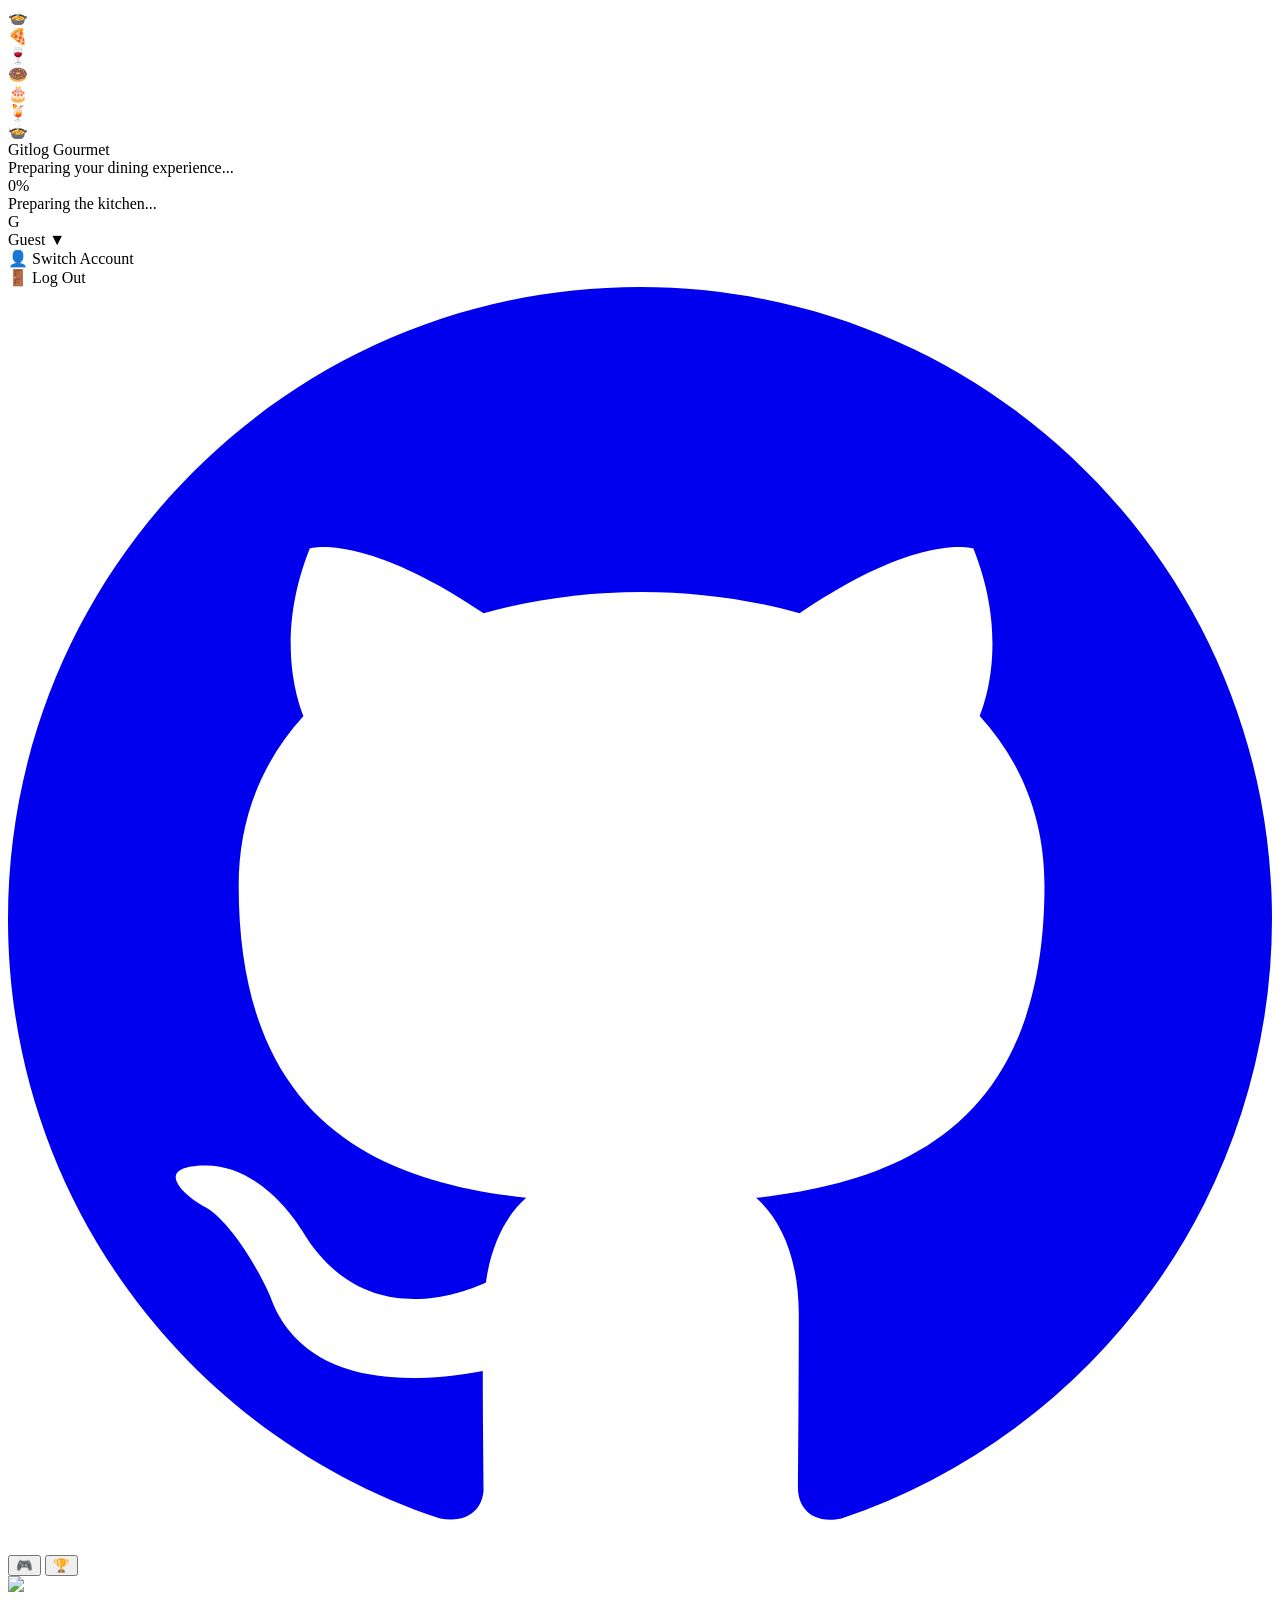
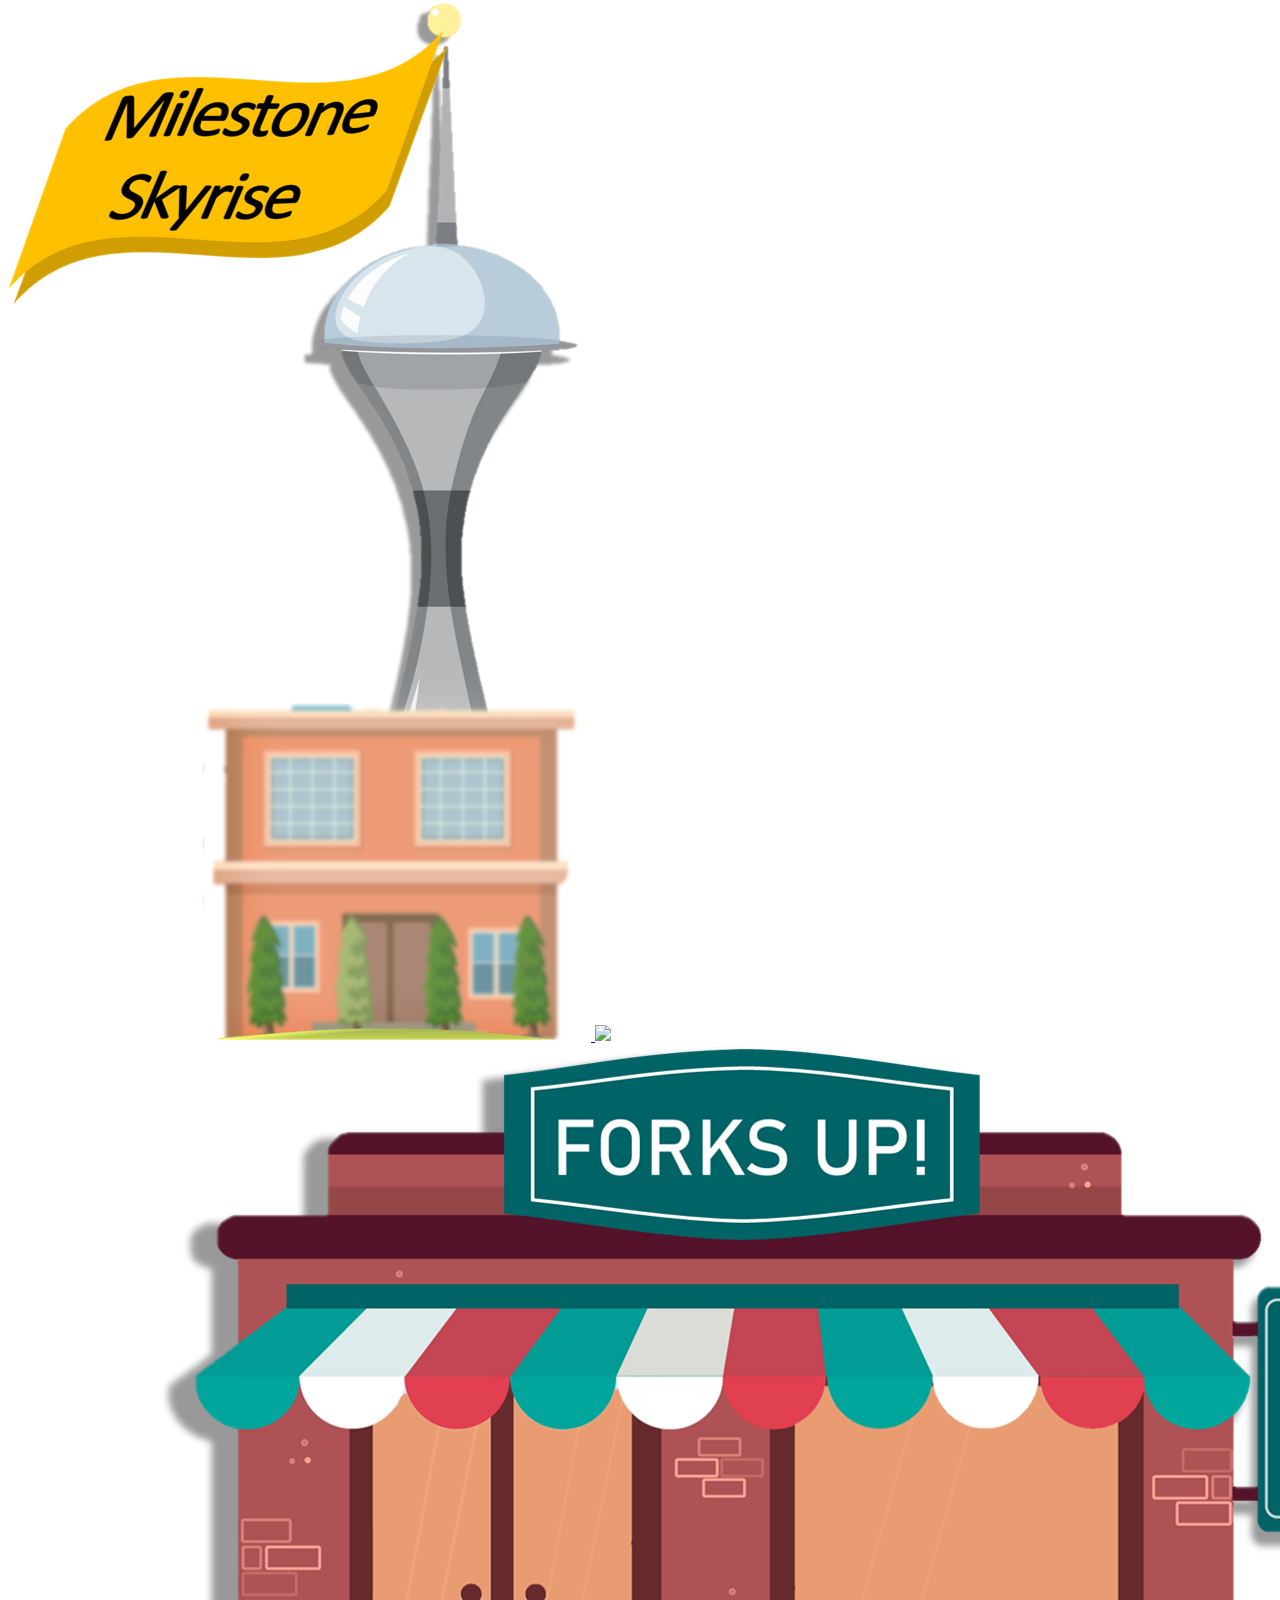
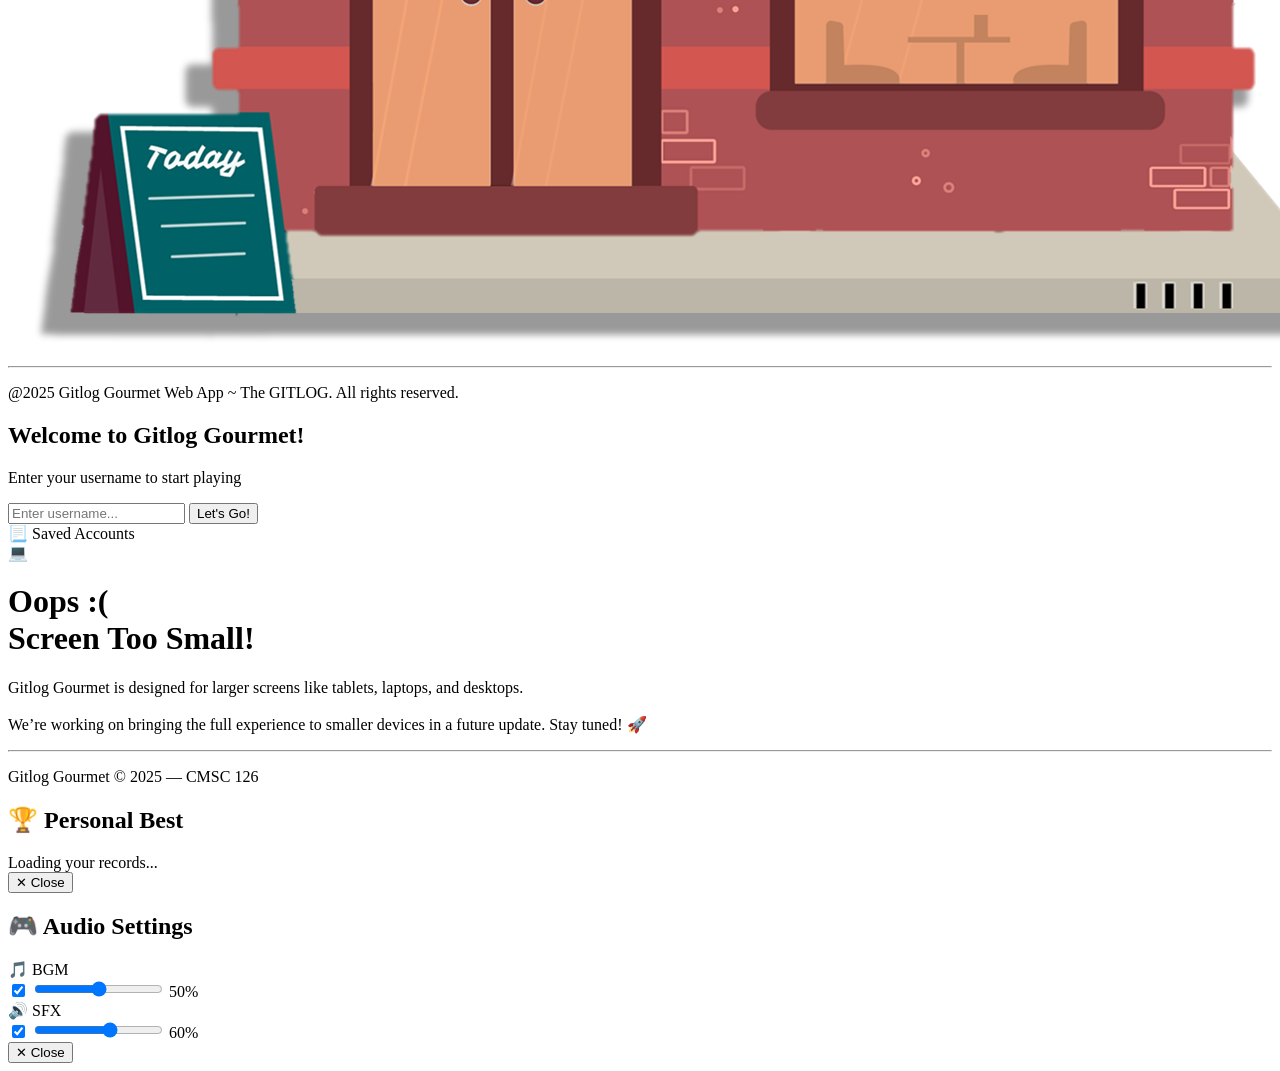
==== index.html @ 4617358b "fix: add the rating filter when saving the game score to avoid the bug of adding the same username's" ====
<!DOCTYPE html>
<html lang="en">
<head>
    <meta charset="UTF-8">
    <meta name="viewport" content="width=device-width, initial-scale=1.0">
    <link rel="stylesheet" href="css/styles.css">
    <title>🍳Gitlog | Git Gourmet</title>
</head>
<body class="home-page">
    <!-- Preloader -->
    <div id="preloader">
        <div class="pl-decor">&#127858;</div>
        <div class="pl-decor">&#127829;</div>
        <div class="pl-decor">&#127863;</div>
        <div class="pl-decor">&#127849;</div>
        <div class="pl-decor">&#127874;</div>
        <div class="pl-decor">&#127865;</div>
        <div class="pl-logo">&#127858;</div>
        <div class="pl-title">Gitlog Gourmet</div>
        <div class="pl-subtitle">Preparing your dining experience...</div>
        <div class="pl-bar-track">
            <div class="pl-bar-fill"></div>
        </div>
        <div class="pl-percent">0%</div>
        <div class="pl-status">Preparing the kitchen...</div>
        <button id="pl-start-btn" style="display:none;">&#127858; Let's Go!</button>
    </div>
    <div id="aspect-ratio-wrapper">
        <div id="game-container">
            <header>
                <!-- User badge (shown when logged in) -->
                <div id="user-badge">
                    <div class="badge-toggle">
                        <div class="avatar">G</div>
                        <span class="username-display" id="username-display-text">Guest</span>
                        <span class="dropdown-arrow">&#9660;</span>
                    </div>
                    <div id="user-dropdown">
                        <div class="dropdown-item" data-action="switch">
                            <span class="item-icon">&#128100;</span> Switch Account
                        </div>
                        <div class="dropdown-item" data-action="logout">
                            <span class="item-icon">&#128682;</span> Log Out
                        </div>
                    </div>
                </div>

                <!-- GitHub repo link -->
                <a id="github-link" href="https://github.com/JuGo-CS/Gitlog-Gourmet" target="_blank" title="View on GitHub">
                    <svg viewBox="0 0 16 16" fill="currentColor">
                        <path d="M8 0C3.58 0 0 3.58 0 8c0 3.54 2.29 6.53 5.47 7.59.4.07.55-.17.55-.38 0-.19-.01-.82-.01-1.49-2.01.37-2.53-.49-2.69-.94-.09-.23-.48-.94-.82-1.13-.28-.15-.68-.52-.01-.53.63-.01 1.08.58 1.23.82.72 1.21 1.87.87 2.33.66.07-.52.28-.87.51-1.07-1.78-.2-3.64-.89-3.64-3.95 0-.87.31-1.59.82-2.15-.08-.2-.36-1.02.08-2.12 0 0 .67-.21 2.2.82.64-.18 1.32-.27 2-.27.68 0 1.36.09 2 .27 1.53-1.04 2.2-.82 2.2-.82.44 1.1.16 1.92.08 2.12.51.56.82 1.27.82 2.15 0 3.07-1.87 3.75-3.65 3.95.29.25.54.73.54 1.48 0 1.07-.01 1.93-.01 2.2 0 .21.15.46.55.38A8.013 8.013 0 0016 8c0-4.42-3.58-8-8-8z"/>
                    </svg>
                </a>

                <!-- Settings button -->
                <button id="settings-btn" onclick="toggleSettings()" title="Audio Settings">&#127918;</button>

                <!-- Personal Best button -->
                <button id="pb-btn" onclick="togglePersonalBest()" title="Personal Best">&#127942;</button>

                <!-- <button id="home-menu-button" style="display:none;">
                    LOG OUT
                </button> -->
            </header>


            <main>
                <img src="assets/images/GITLOG New Title.png" id="title-card">

                

                <div id="game-route-container">

                    <a href="leaderboard.html" class="game-link" data-target="leaderboard.html">
                        <img id="leaderboard-house" src="assets/images/leaderboard-house-flag-v2.png" alt="Leaderboard House">
                    </a>

                    <a href="game1.html" class="game-link" data-target="game1.html">
                        <img id="game1-house" src="assets/images/Shadow Checkout Resto.png">
                    </a>

                    <a href="game2.html" class="game-link" data-target="game2.html">
                        <img id="game2-house" src="assets/images/game2-house_platform.png">
                    </a>

                </div>
            </main>


            <hr id="horizontal-line">

            <footer>
                <p> @2025 Gitlog Gourmet Web App ~ The GITLOG. All rights reserved.</p>
            </footer>
        </div>

        <div id="blackBackground"></div>
        <div id="whiteFadeIn"></div>
        <div id="home_leaderboard_transition"></div>

        
        
        

    </div>
    
    
    <!-- ============================================
         USERNAME MODAL
         ============================================ -->
    <div id="username-overlay">
        <div id="username-modal">
            <h2>Welcome to Gitlog Gourmet!</h2>
            <p class="subtitle">Enter your username to start playing</p>

            <div class="input-group">
                <input type="text" id="username-input" placeholder="Enter username..." maxlength="20" autocomplete="off">
                <button class="btn-primary" onclick="handleUsernameSubmit()">Let's Go!</button>
            </div>

            <div class="error-msg" id="username-error"></div>

            <div class="saved-accounts-title">&#128195; Saved Accounts</div>
            <div id="saved-accounts-list"></div>
        </div>
    </div>

    <!-- Unsupported Screen Overlay -->
    <div id="unsupported-screen">
        <div class="us-icon">&#128187;</div>
        <h1>Oops :( <br> Screen Too Small!</h1>
        <p class="us-subtitle">
            Gitlog Gourmet is designed for larger screens like tablets, laptops, and desktops.
            <br><br>
            We&rsquo;re working on bringing the full experience to smaller devices in a future update. Stay tuned! &#128640;
        </p>
        <hr class="us-divider">
        <p class="us-footer">Gitlog Gourmet &copy; 2025 &mdash; <span>CMSC 126</span></p>
    </div>

    <!-- Personal Best Modal -->
    <div id="pb-overlay">
        <div id="pb-modal">
            <h2>&#127942; Personal Best</h2>
            <div id="pb-content">
                <div class="pb-loading">Loading your records...</div>
            </div>
            <button class="pb-close-btn" onclick="togglePersonalBest()">&#10005; Close</button>
        </div>
    </div>

    <!-- Settings Modal -->
    <div id="settings-overlay">
        <div id="settings-modal">
            <h2>&#127918; Audio Settings</h2>
            <div class="settings-section">
                <div class="setting-row">
                    <span class="setting-label">&#127925; BGM</span>
                    <div class="setting-controls">
                        <input type="checkbox" id="bgm-toggle" checked onchange="toggleBGM()">
                        <input type="range" id="bgm-volume" min="0" max="1" step="0.05" value="0.5" oninput="setBGMVolume(this.value)">
                        <span class="vol-pct" id="bgm-vol-pct">50%</span>
                    </div>
                </div>
                <div class="setting-row">
                    <span class="setting-label">&#128266; SFX</span>
                    <div class="setting-controls">
                        <input type="checkbox" id="sfx-toggle" checked onchange="toggleSFX()">
                        <input type="range" id="sfx-volume" min="0" max="1" step="0.05" value="0.6" oninput="setSFXVolume(this.value)">
                        <span class="vol-pct" id="sfx-vol-pct">60%</span>
                    </div>
                </div>
            </div>
            <button class="settings-close-btn" onclick="toggleSettings()">&#10005; Close</button>
        </div>
    </div>

    <script src="https://unpkg.com/@supabase/supabase-js@2"></script>
    <script src="js/supabase-helper.js"></script>
    <script src="js/audio-manager.js"></script>
    <script src="js/settings-ui.js"></script>
    <script src="js/preloader.js"></script>
    <script src="js/username-manager.js"></script>
    <script src="js/animationElements.js"></script>
</body>
</html>
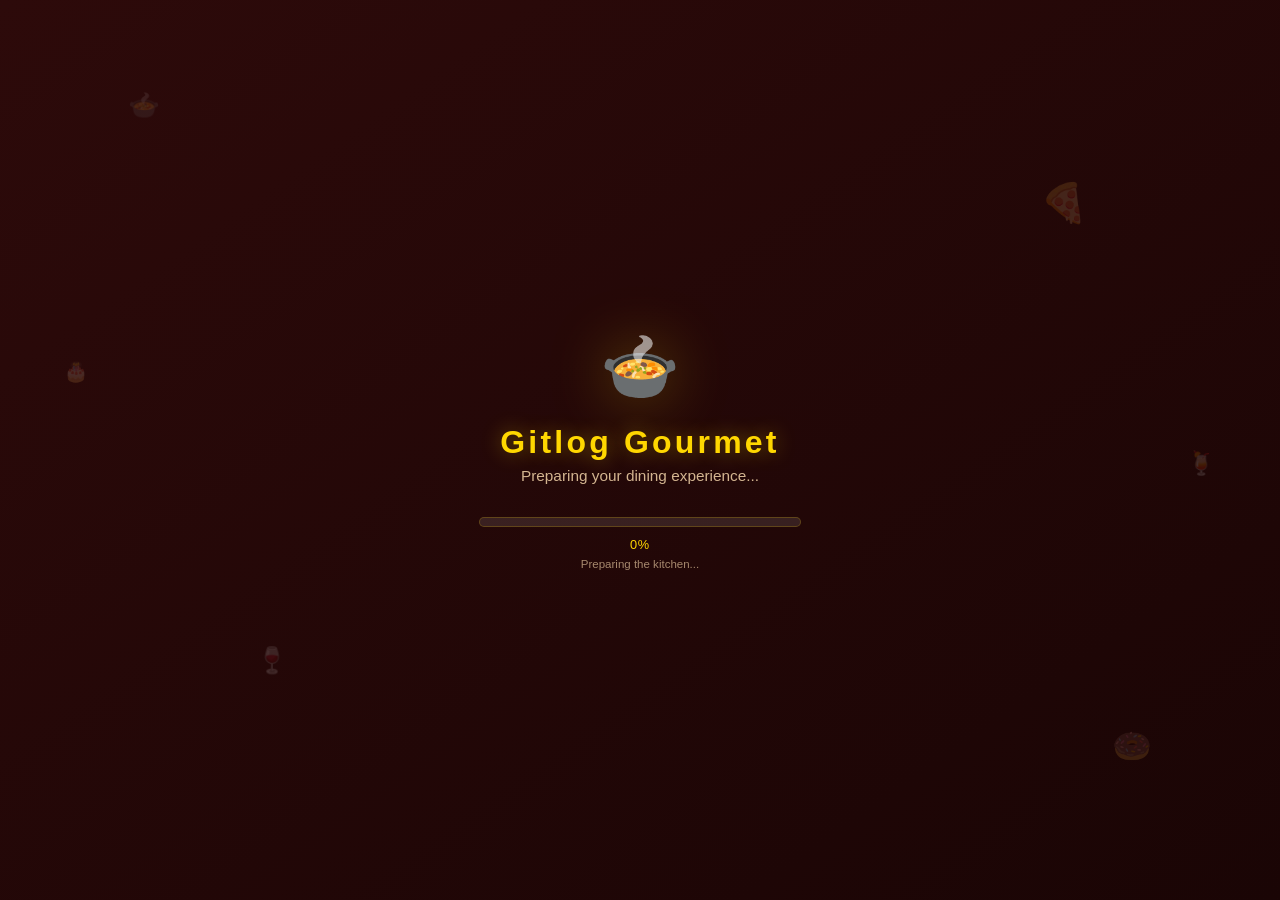
==== commit 01b39f8b: "fix: correct the website's title :<" ====
--- a/index.html
+++ b/index.html
@@ -4,7 +4,7 @@
     <meta charset="UTF-8">
     <meta name="viewport" content="width=device-width, initial-scale=1.0">
     <link rel="stylesheet" href="css/styles.css">
-    <title>🍳Gitlog | Git Gourmet</title>
+    <title>🍳Gitlog | Gitlog Gourmet</title>
 </head>
 <body class="home-page">
     <!-- Preloader -->
--- a/css/styles.css
+++ b/css/styles.css
@@ -0,0 +1,3710 @@
+/* * {
+    border: 1px red solid;
+}  */
+
+/* ============================================
+   PRELOADER / LOADING SCREEN
+   ============================================ */
+#preloader {
+    position: fixed;
+    top: 0;
+    left: 0;
+    width: 100%;
+    height: 100%;
+    background: linear-gradient(145deg, #2d0a0a, #1a0505);
+    z-index: 2;
+    display: flex;
+    flex-direction: column;
+    align-items: center;
+    justify-content: center;
+    font-family: 'Comic Neue', 'Comic Sans MS', sans-serif;
+    transition: opacity 0.8s ease-out, visibility 0.8s ease-out;
+}
+
+#preloader.hidden {
+    opacity: 0;
+    visibility: hidden;
+    pointer-events: none;
+}
+
+#preloader .pl-logo {
+    font-size: 5vw;
+    margin-bottom: 1.5vw;
+    filter: drop-shadow(0 0 30px rgba(255, 215, 0, 0.3));
+    animation: plBounce 1.5s ease-in-out infinite;
+}
+
+@keyframes plBounce {
+    0%, 100% { transform: translateY(0); }
+    50% { transform: translateY(-15px); }
+}
+
+#preloader .pl-title {
+    color: #FFD700;
+    font-size: 2.5vw;
+    font-weight: bold;
+    letter-spacing: 0.1em;
+    text-shadow: 0 0 20px rgba(255, 215, 0, 0.4);
+    margin-bottom: 0.5vw;
+}
+
+#preloader .pl-subtitle {
+    color: #FFE0B2;
+    font-size: 1.2vw;
+    margin-bottom: 2.5vw;
+    opacity: 0.8;
+}
+
+/* Loading bar */
+#preloader .pl-bar-track {
+    width: 25vw;
+    height: 0.6vw;
+    background: rgba(255, 255, 255, 0.1);
+    border-radius: 10px;
+    overflow: hidden;
+    border: 1px solid rgba(255, 215, 0, 0.2);
+    position: relative;
+}
+
+#preloader .pl-bar-fill {
+    width: 0%;
+    height: 100%;
+    background: linear-gradient(90deg, #FFD700, #FF8C00);
+    border-radius: 10px;
+    transition: width 0.3s ease;
+    box-shadow: 0 0 10px rgba(255, 215, 0, 0.5);
+}
+
+#preloader .pl-percent {
+    color: #FFD700;
+    font-size: 1vw;
+    margin-top: 0.8vw;
+    letter-spacing: 0.05em;
+}
+
+#preloader .pl-status {
+    color: rgba(255, 224, 178, 0.6);
+    font-size: 0.9vw;
+    margin-top: 0.5vw;
+}
+
+/* "Let's Go!" start button */
+#pl-start-btn {
+    display: none;
+    margin-top: 1.5vw;
+    padding: 0.8vw 2.5vw;
+    font-size: 1.3vw;
+    font-weight: bold;
+    font-family: 'Comic Neue', 'Comic Sans MS', sans-serif;
+    color: #3E1F1F;
+    background: linear-gradient(145deg, #FFD700, #FF8C00);
+    border: 3px solid #FFD700;
+    border-radius: 30px;
+    cursor: pointer;
+    box-shadow: 0 0 20px rgba(255, 215, 0, 0.4), 0 4px 15px rgba(0, 0, 0, 0.3);
+    transition: transform 0.2s, box-shadow 0.2s;
+    letter-spacing: 0.05em;
+    animation: plBtnPulse 1.5s ease-in-out infinite;
+}
+
+#pl-start-btn:hover {
+    transform: scale(1.1);
+    box-shadow: 0 0 30px rgba(255, 215, 0, 0.6), 0 6px 20px rgba(0, 0, 0, 0.4);
+}
+
+@keyframes plBtnPulse {
+    0%, 100% { box-shadow: 0 0 20px rgba(255, 215, 0, 0.4), 0 4px 15px rgba(0, 0, 0, 0.3); }
+    50% { box-shadow: 0 0 35px rgba(255, 215, 0, 0.7), 0 4px 15px rgba(0, 0, 0, 0.3); }
+}
+
+/* Decorative floating food emojis */
+#preloader .pl-decor {
+    position: absolute;
+    font-size: 2vw;
+    opacity: 0.15;
+    animation: plFloat 6s linear infinite;
+    pointer-events: none;
+}
+
+#preloader .pl-decor:nth-child(1) { top: 10%; left: 10%; animation-delay: 0s; }
+#preloader .pl-decor:nth-child(2) { top: 20%; right: 15%; animation-delay: 1.5s; font-size: 3vw; }
+#preloader .pl-decor:nth-child(3) { bottom: 25%; left: 20%; animation-delay: 3s; }
+#preloader .pl-decor:nth-child(4) { bottom: 15%; right: 10%; animation-delay: 4.5s; font-size: 2.5vw; }
+#preloader .pl-decor:nth-child(5) { top: 40%; left: 5%; animation-delay: 2s; font-size: 1.5vw; }
+#preloader .pl-decor:nth-child(6) { top: 50%; right: 5%; animation-delay: 3.5s; font-size: 1.8vw; }
+
+@keyframes plFloat {
+    0% { transform: translateY(0) rotate(0deg); opacity: 0.15; }
+    50% { transform: translateY(-30px) rotate(10deg); opacity: 0.25; }
+    100% { transform: translateY(0) rotate(0deg); opacity: 0.15; }
+}
+
+/* ============================================
+   UNSUPPORTED SCREEN SIZE OVERLAY
+   ============================================ */
+#unsupported-screen {
+    display: none;
+    position: fixed;
+    top: 0;
+    left: 0;
+    width: 100%;
+    height: 100%;
+    background: linear-gradient(145deg, #3E1F1F, #1A0A0A);
+    z-index: 99999;
+    align-items: center;
+    justify-content: center;
+    font-family: 'Comic Neue', 'Comic Sans MS', sans-serif;
+    flex-direction: column;
+    text-align: center;
+    padding: 5vw;
+    box-sizing: border-box;
+}
+
+#unsupported-screen .us-icon {
+    font-size: 8vw;
+    margin-bottom: 1.5vw;
+    filter: drop-shadow(0 0 20px rgba(255, 215, 0, 0.3));
+    animation: usPulse 2s ease-in-out infinite;
+}
+
+@keyframes usPulse {
+    0%, 100% { transform: scale(1); }
+    50% { transform: scale(1.1); }
+}
+
+#unsupported-screen h1 {
+    color: #FFD700;
+    font-size: 3.5vw;
+    margin: 0 0 1vw 0;
+    text-shadow:
+        0 0 20px rgba(255, 215, 0, 0.4),
+        2px 2px 4px rgba(0, 0, 0, 0.8);
+    letter-spacing: 0.05em;
+}
+
+#unsupported-screen .us-subtitle {
+    color: #FFE0B2;
+    font-size: 1.5vw;
+    margin: 0 0 2vw 0;
+    opacity: 0.9;
+    text-shadow: 1px 1px 2px rgba(0, 0, 0, 0.7);
+    max-width: 40vw;
+    line-height: 1.6;
+}
+
+#unsupported-screen .us-divider {
+    width: 30%;
+    height: 3px;
+    background: linear-gradient(90deg, transparent, #A0522D, transparent);
+    border: none;
+    margin: 1vw 0;
+}
+
+#unsupported-screen .us-footer {
+    color: rgba(255, 224, 178, 0.5);
+    font-size: 1vw;
+    margin-top: 2vw;
+    letter-spacing: 0.1em;
+}
+
+#unsupported-screen .us-footer span {
+    color: #FFD700;
+    opacity: 0.7;
+}
+
+/* ============================================
+   RESPONSIVE: Small screens (phones, <768px)
+   ============================================ */
+@media (max-width: 768px) {
+    /* Hide all game content */
+    #aspect-ratio-wrapper,
+    #game-container,
+    header,
+    main,
+    footer,
+    .background,
+    #blackBackground,
+    #whiteFadeIn,
+    #whiteFadeIn_game,
+    #blackBackground_forGameHouses,
+    #user-badge,
+    #user-dropdown,
+    #username-overlay,
+    #difficulty-overlay {
+        display: none !important;
+    }
+
+    /* Reset body to dark gradient */
+    body, html {
+        background: linear-gradient(145deg, #3E1F1F, #1A0A0A) !important;
+        margin: 0 !important;
+        padding: 0 !important;
+        height: 100% !important;
+        width: 100% !important;
+        display: flex !important;
+        align-items: center !important;
+        justify-content: center !important;
+    }
+
+    /* Show unsupported screen */
+    #unsupported-screen {
+        display: flex !important;
+    }
+
+    /* Responsive font sizes for small screens */
+    #unsupported-screen .us-icon {
+        font-size: 60px;
+        margin-bottom: 15px;
+    }
+
+    #unsupported-screen h1 {
+        font-size: 28px;
+        margin-bottom: 10px;
+    }
+
+    #unsupported-screen .us-subtitle {
+        font-size: 16px;
+        max-width: 85vw;
+        margin-bottom: 20px;
+    }
+
+    #unsupported-screen .us-footer {
+        font-size: 12px;
+    }
+}
+
+/* ============================================
+   USERNAME MODAL
+   ============================================ */
+#username-overlay {
+    display: none;
+    position: fixed;
+    top: 0;
+    left: 0;
+    width: 100%;
+    height: 100%;
+    background: rgba(0, 0, 0, 0.8);
+    z-index: 9999;
+    align-items: center;
+    justify-content: center;
+    font-family: 'Comic Neue', 'Comic Sans MS', sans-serif;
+}
+
+#username-overlay.active {
+    display: flex;
+}
+
+#username-modal {
+    background: linear-gradient(145deg, #8B3A3A, #5C1A1A);
+    border: 6px solid #A0522D;
+    border-radius: 20px;
+    padding: 2.5vw 3vw;
+    width: 35vw;
+    max-width: 500px;
+    text-align: center;
+    box-shadow:
+        0 0 20px rgba(0, 0, 0, 0.7),
+        inset 0 0 30px rgba(255, 200, 150, 0.1);
+    position: relative;
+}
+
+#username-modal h2 {
+    color: #FFD700;
+    font-size: 2vw;
+    margin: 0 0 0.5vw 0;
+    text-shadow:
+        0 0 10px rgba(255, 215, 0, 0.5),
+        2px 2px 4px rgba(0, 0, 0, 0.8);
+    letter-spacing: 0.05em;
+}
+
+#username-modal .subtitle {
+    color: #FFE0B2;
+    font-size: 1vw;
+    margin: 0 0 1.5vw 0;
+    opacity: 0.9;
+    text-shadow: 1px 1px 2px rgba(0, 0, 0, 0.7);
+}
+
+#username-modal .input-group {
+    display: flex;
+    gap: 0.5vw;
+    margin-bottom: 1vw;
+}
+
+#username-modal input[type="text"] {
+    flex: 1;
+    padding: 0.8vw 1.2vw;
+    border: 3px solid #A0522D;
+    border-radius: 10px;
+    font-size: 1.1vw;
+    font-family: 'Comic Neue', 'Comic Sans MS', sans-serif;
+    background: #FFF8F0;
+    color: #3E1F1F;
+    outline: none;
+    transition: border-color 0.3s;
+}
+
+#username-modal input[type="text"]:focus {
+    border-color: #FFD700;
+    box-shadow: 0 0 10px rgba(255, 215, 0, 0.3);
+}
+
+#username-modal .btn-primary {
+    padding: 0.8vw 1.5vw;
+    background: linear-gradient(145deg, #FF8C00, #D2691E);
+    color: white;
+    border: 2px solid #FFD700;
+    border-radius: 10px;
+    font-size: 1.1vw;
+    font-weight: bold;
+    font-family: 'Comic Neue', 'Comic Sans MS', sans-serif;
+    cursor: pointer;
+    text-shadow: 1px 1px 2px rgba(0, 0, 0, 0.5);
+    box-shadow: 2px 2px 5px rgba(0, 0, 0, 0.4);
+    transition: transform 0.2s, box-shadow 0.2s;
+    white-space: nowrap;
+}
+
+#username-modal .btn-primary:hover {
+    transform: scale(1.05);
+    box-shadow: 3px 3px 8px rgba(0, 0, 0, 0.5);
+}
+
+#username-modal .btn-primary:active {
+    transform: scale(0.95);
+}
+
+#username-modal .saved-accounts-title {
+    color: #FFE0B2;
+    font-size: 1vw;
+    margin: 1.2vw 0 0.5vw 0;
+    text-shadow: 1px 1px 2px rgba(0, 0, 0, 0.7);
+    border-top: 2px solid rgba(255, 224, 178, 0.3);
+    padding-top: 1vw;
+}
+
+#saved-accounts-list {
+    max-height: 10vw;
+    overflow-y: auto;
+    display: flex;
+    flex-direction: column;
+    gap: 0.4vw;
+    padding: 0.3vw;
+}
+
+#saved-accounts-list::-webkit-scrollbar {
+    width: 6px;
+}
+
+#saved-accounts-list::-webkit-scrollbar-track {
+    background: rgba(255, 255, 255, 0.1);
+    border-radius: 3px;
+}
+
+#saved-accounts-list::-webkit-scrollbar-thumb {
+    background: #A0522D;
+    border-radius: 3px;
+}
+
+.saved-account-item {
+    display: flex;
+    align-items: center;
+    justify-content: space-between;
+    background: rgba(255, 255, 255, 0.1);
+    border: 2px solid rgba(255, 215, 0, 0.3);
+    border-radius: 8px;
+    padding: 0.5vw 1vw;
+    cursor: pointer;
+    transition: background 0.2s, border-color 0.2s;
+}
+
+.saved-account-item:hover {
+    background: rgba(255, 215, 0, 0.2);
+    border-color: #FFD700;
+}
+
+.saved-account-item .account-name {
+    color: #FFF;
+    font-size: 1vw;
+    font-weight: bold;
+    text-shadow: 1px 1px 2px rgba(0, 0, 0, 0.5);
+}
+
+.saved-account-item .account-delete {
+    background: none;
+    border: none;
+    color: #FF6B6B;
+    font-size: 1.2vw;
+    cursor: pointer;
+    padding: 0 0.3vw;
+    transition: transform 0.2s, color 0.2s;
+    line-height: 1;
+}
+
+.saved-account-item .account-delete:hover {
+    transform: scale(1.3);
+    color: #FF0000;
+}
+
+#username-modal .error-msg {
+    color: #FFD700;
+    font-size: 0.9vw;
+    margin: 0.3vw 0;
+    min-height: 1.2vw;
+    text-shadow: 1px 1px 2px rgba(0, 0, 0, 0.5);
+}
+
+/* ============================================
+   USERNAME BADGE IN HEADER
+   ============================================ */
+#user-badge {
+    display: none;
+    align-items: center;
+    background: linear-gradient(145deg, #8B3A3A, #5C1A1A);
+    border: 2px solid #FFD700;
+    border-radius: 20px;
+    padding: 0.2vw 0.2vw 0.2vw 0.2vw;
+    position: relative;
+    box-shadow: 0 0 8px rgba(255, 215, 0, 0.2);
+}
+
+#user-badge .badge-toggle {
+    display: flex;
+    align-items: center;
+    gap: 0.5vw;
+    padding: 0.1vw 0.8vw 0.1vw 0.6vw;
+    cursor: pointer;
+    border-radius: 20px;
+    transition: transform 0.2s, box-shadow 0.2s;
+}
+
+#user-badge .badge-toggle:hover {
+    transform: scale(1.05);
+    box-shadow: 0 0 15px rgba(255, 215, 0, 0.4);
+}
+
+#user-badge .avatar {
+    width: 1.8vw;
+    height: 1.8vw;
+    border-radius: 50%;
+    background: linear-gradient(145deg, #FFD700, #FF8C00);
+    display: flex;
+    align-items: center;
+    justify-content: center;
+    font-size: 0.9vw;
+    font-weight: bold;
+    color: #3E1F1F;
+    text-shadow: none;
+    flex-shrink: 0;
+}
+
+#user-badge .username-display {
+    color: #FFD700;
+    font-size: 0.9vw;
+    font-weight: bold;
+    font-family: 'Comic Neue', 'Comic Sans MS', sans-serif;
+    text-shadow: 1px 1px 2px rgba(0, 0, 0, 0.5);
+    max-width: 8vw;
+    overflow: hidden;
+    text-overflow: ellipsis;
+    white-space: nowrap;
+}
+
+#user-badge .dropdown-arrow {
+    color: #FFD700;
+    font-size: 0.6vw;
+    margin-left: 0.2vw;
+}
+
+/* ============================================
+   GITHUB LINK IN HEADER
+   ============================================ */
+#github-link {
+    display: flex;
+    align-items: center;
+    justify-content: center;
+    width: 2.5vw;
+    height: 2.5vw;
+    color: #ffffff;
+    transition: transform 0.2s, color 0.2s;
+    position: absolute;
+    right: 2%;
+    top: 50%;
+    transform: translateY(-50%);
+    z-index: 1;
+    filter: drop-shadow(0 0 6px rgb(0, 0, 0));
+    background-color: #000000;
+    border-radius: 100%;
+}
+
+#github-link:hover {
+    color: #FFD700;
+    transform: translateY(-50%) scale(1.2);
+    filter: drop-shadow(0 0 12px rgba(214, 102, 102, 0.8));
+}
+
+#github-link svg {
+    width: 100%;
+    height: 100%;
+}
+
+/* ============================================
+   SETTINGS BUTTON
+   ============================================ */
+#settings-btn,
+#pb-btn {
+    display: flex;
+    align-items: center;
+    justify-content: center;
+    width: 2.5vw;
+    height: 2.5vw;
+    color: rgb(236, 236, 236);
+    background: white;
+    border: 2px solid rgba(255, 255, 255, 0.2);
+    border-radius: 50%;
+    font-size: 1.3vw;
+    cursor: pointer;
+    position: absolute;
+    top: 50%;
+    transform: translateY(-50%);
+    transition: transform 0.2s, color 0.2s, border-color 0.2s, background 0.2s;
+    padding: 0;
+    line-height: 1;
+}
+
+#settings-btn {
+    right: 5.5%;
+}
+
+#pb-btn {
+    right: 9%;
+}
+
+#settings-btn:hover,
+#pb-btn:hover {
+    color: #FFD700;
+    border-color: #FFD700;
+    background: #FFD700;
+    transform: translateY(-50%) scale(1.15);
+}
+
+/* ============================================
+   PERSONAL BEST MODAL
+   ============================================ */
+#pb-overlay {
+    display: none;
+    position: fixed;
+    top: 0;
+    left: 0;
+    width: 100%;
+    height: 100%;
+    background: rgba(0, 0, 0, 0.8);
+    z-index: 9999;
+    align-items: center;
+    justify-content: center;
+    font-family: 'Comic Neue', 'Comic Sans MS', sans-serif;
+}
+
+#pb-overlay.active {
+    display: flex;
+    animation: settingsFadeIn 0.3s ease-out forwards;
+}
+
+#pb-modal {
+    background: linear-gradient(145deg, #8B3A3A, #5C1A1A);
+    border: 4px solid #FFD700;
+    border-radius: 20px;
+    padding: 1.5vw 2vw;
+    width: 28vw;
+    max-width: 400px;
+    box-shadow: 0 0 30px rgba(255, 215, 0, 0.2), 0 0 60px rgba(0, 0, 0, 0.5);
+    animation: settingsPop 0.3s ease-out forwards;
+}
+
+#pb-modal h2 {
+    color: #FFD700;
+    font-size: 1.8vw;
+    margin: 0 0 1vw 0;
+    text-align: center;
+    text-shadow: 0 0 15px rgba(255, 215, 0, 0.3);
+    letter-spacing: 0.05em;
+}
+
+#pb-content {
+    margin-bottom: 1vw;
+}
+
+.pb-loading, .pb-empty {
+    text-align: center;
+    color: #FFE0B2;
+    font-size: 1.1vw;
+    padding: 1.5vw 0;
+}
+
+.pb-user {
+    text-align: center;
+    color: #FFD700;
+    font-size: 1.2vw;
+    font-weight: bold;
+    margin-bottom: 1vw;
+    padding-bottom: 0.6vw;
+    border-bottom: 2px solid rgba(255, 215, 0, 0.2);
+}
+
+.pb-user span {
+    color: #FFFFFF;
+}
+
+.pb-game-header {
+    color: #FFD700;
+    font-size: 1vw;
+    font-weight: bold;
+    margin: 0.6vw 0 0.3vw 0;
+    padding-bottom: 0.2vw;
+    border-bottom: 1px solid rgba(255, 215, 0, 0.15);
+    letter-spacing: 0.03em;
+}
+
+.pb-game-row {
+    display: flex;
+    align-items: center;
+    gap: 0.8vw;
+    background: rgba(255, 255, 255, 0.08);
+    border-radius: 10px;
+    padding: 0.7vw 1vw;
+    margin-bottom: 0.6vw;
+    border: 1px solid rgba(255, 215, 0, 0.1);
+    transition: background 0.2s;
+}
+
+.pb-game-row:hover {
+    background: rgba(255, 255, 255, 0.13);
+}
+
+.pb-no-score {
+    opacity: 0.5;
+}
+
+.pb-game-icon {
+    font-size: 1.5vw;
+    flex-shrink: 0;
+}
+
+.pb-game-info {
+    flex: 1;
+}
+
+.pb-game-name {
+    color: #FFE0B2;
+    font-size: 0.95vw;
+    font-weight: bold;
+}
+
+.pb-game-diff {
+    color: rgba(255, 224, 178, 0.6);
+    font-size: 0.75vw;
+    margin-top: 0.15vw;
+}
+
+.pb-game-score {
+    color: #FFD700;
+    font-size: 1.3vw;
+    font-weight: bold;
+    text-shadow: 0 0 10px rgba(255, 215, 0, 0.3);
+    flex-shrink: 0;
+}
+
+.pb-close-btn {
+    display: block;
+    margin: 0 auto;
+    padding: 0.5vw 1.5vw;
+    font-size: 0.9vw;
+    font-weight: bold;
+    font-family: 'Comic Neue', 'Comic Sans MS', sans-serif;
+    color: #3E1F1F;
+    background: linear-gradient(145deg, #FFD700, #FF8C00);
+    border: 2px solid #FFD700;
+    border-radius: 20px;
+    cursor: pointer;
+    transition: transform 0.2s, box-shadow 0.2s;
+    box-shadow: 0 3px 10px rgba(0, 0, 0, 0.3);
+}
+
+.pb-close-btn:hover {
+    transform: scale(1.08);
+    box-shadow: 0 5px 15px rgba(255, 215, 0, 0.4);
+}
+
+/* ============================================
+   SETTINGS MODAL
+   ============================================ */
+#settings-overlay {
+    display: none;
+    position: fixed;
+    top: 0;
+    left: 0;
+    width: 100%;
+    height: 100%;
+    background: rgba(0, 0, 0, 0.8);
+    z-index: 9999;
+    align-items: center;
+    justify-content: center;
+    font-family: 'Comic Neue', 'Comic Sans MS', sans-serif;
+}
+
+#settings-overlay.active {
+    display: flex;
+    animation: settingsFadeIn 0.3s ease-out forwards;
+}
+
+@keyframes settingsFadeIn {
+    0% { opacity: 0; }
+    100% { opacity: 1; }
+}
+
+#settings-modal {
+    background: linear-gradient(145deg, #8B3A3A, #5C1A1A);
+    border: 4px solid #FFD700;
+    border-radius: 20px;
+    padding: 2vw 2.5vw;
+    width: 32vw;
+    max-width: 450px;
+    box-shadow: 0 0 30px rgba(255, 215, 0, 0.2), 0 0 60px rgba(0, 0, 0, 0.5);
+    animation: settingsPop 0.3s ease-out forwards;
+}
+
+@keyframes settingsPop {
+    0% { transform: scale(0.85); opacity: 0; }
+    100% { transform: scale(1); opacity: 1; }
+}
+
+#settings-modal h2 {
+    color: #FFD700;
+    font-size: 1.8vw;
+    margin: 0 0 1.5vw 0;
+    text-align: center;
+    text-shadow: 0 0 15px rgba(255, 215, 0, 0.3);
+    letter-spacing: 0.05em;
+}
+
+.settings-section {
+    display: flex;
+    flex-direction: column;
+    gap: 1.2vw;
+    margin-bottom: 1.5vw;
+}
+
+.setting-row {
+    display: flex;
+    justify-content: space-between;
+    align-items: center;
+    background: rgba(255, 255, 255, 0.08);
+    border-radius: 10px;
+    padding: 0.8vw 1.2vw;
+    border: 1px solid rgba(255, 215, 0, 0.15);
+}
+
+.setting-label {
+    color: #FFE0B2;
+    font-size: 1vw;
+    font-weight: bold;
+    letter-spacing: 0.03em;
+    white-space: nowrap;
+}
+
+.setting-controls {
+    display: flex;
+    align-items: center;
+    gap: 0.6vw;
+    flex-shrink: 0;
+}
+
+/* Checkbox styling */
+.setting-controls input[type="checkbox"] {
+    width: 1.3vw;
+    height: 1.3vw;
+    cursor: pointer;
+    accent-color: #FFD700;
+}
+
+/* Range slider styling */
+.setting-controls input[type="range"] {
+    width: 8vw;
+    height: 0.4vw;
+    -webkit-appearance: none;
+    appearance: none;
+    background: rgba(255, 255, 255, 0.2);
+    border-radius: 5px;
+    outline: none;
+    cursor: pointer;
+}
+
+.setting-controls input[type="range"]::-webkit-slider-thumb {
+    -webkit-appearance: none;
+    appearance: none;
+    width: 1.2vw;
+    height: 1.2vw;
+    border-radius: 50%;
+    background: linear-gradient(145deg, #FFD700, #FF8C00);
+    cursor: pointer;
+    border: 2px solid rgba(255, 255, 255, 0.3);
+    box-shadow: 0 0 8px rgba(255, 215, 0, 0.4);
+}
+
+.setting-controls input[type="range"]::-moz-range-thumb {
+    width: 1.2vw;
+    height: 1.2vw;
+    border-radius: 50%;
+    background: linear-gradient(145deg, #FFD700, #FF8C00);
+    cursor: pointer;
+    border: 2px solid rgba(255, 255, 255, 0.3);
+}
+
+.vol-pct {
+    color: #FFD700;
+    font-size: 0.85vw;
+    font-weight: bold;
+    min-width: 2.5vw;
+    text-align: right;
+}
+
+.settings-close-btn {
+    display: block;
+    margin: 0 auto;
+    padding: 0.6vw 2vw;
+    font-size: 1vw;
+    font-weight: bold;
+    font-family: 'Comic Neue', 'Comic Sans MS', sans-serif;
+    color: #3E1F1F;
+    background: linear-gradient(145deg, #FFD700, #FF8C00);
+    border: 2px solid #FFD700;
+    border-radius: 20px;
+    cursor: pointer;
+    transition: transform 0.2s, box-shadow 0.2s;
+    box-shadow: 0 3px 10px rgba(0, 0, 0, 0.3);
+}
+
+.settings-close-btn:hover {
+    transform: scale(1.08);
+    box-shadow: 0 5px 15px rgba(255, 215, 0, 0.4);
+}
+
+#user-dropdown {
+    display: none;
+    position: absolute;
+    top: 110%;
+    left: 0;
+    background: linear-gradient(145deg, #6B2A2A, #3E1F1F);
+    border: 2px solid #A0522D;
+    border-radius: 10px;
+    min-width: 14vw;
+    box-shadow: 0 5px 20px rgba(0, 0, 0, 0.6);
+    z-index: 100;
+    overflow: hidden;
+}
+
+#user-dropdown.active {
+    display: block;
+}
+
+#user-dropdown .dropdown-item {
+    padding: 0.6vw 1vw;
+    color: #FFE0B2;
+    font-size: 0.85vw;
+    font-family: 'Comic Neue', 'Comic Sans MS', sans-serif;
+    cursor: pointer;
+    transition: background 0.2s;
+    border-bottom: 1px solid rgba(255, 255, 255, 0.05);
+    user-select: none;
+    text-align: left;
+    white-space: nowrap;
+}
+
+#user-dropdown .dropdown-item:last-child {
+    border-bottom: none;
+}
+
+#user-dropdown .dropdown-item:hover {
+    background: rgba(255, 215, 0, 0.15);
+    color: #FFD700;
+}
+
+#user-dropdown .dropdown-item .item-icon {
+    margin-right: 0.5vw;
+}
+
+
+body, html {
+    margin: 0;
+    padding: 0;
+    height: 100%;
+    width: 100%;
+    display: flex;
+    align-items: center;
+    justify-content: center;
+    flex-direction: column;
+    background-color: #000000;
+}
+
+#aspect-ratio-wrapper {
+    width: 100vw;
+    height: 56.25vw; /* 9/16 = 0.5625 */
+    max-height: 100vh;
+    max-width: 177.78vh; /* 16/9 = 1.7778 */
+    position: relative;
+    overflow: hidden;
+
+    background-size: cover;        
+    /* background-position: center;    */
+    background-repeat: no-repeat;
+
+
+    /* font-size: calc(1vw + 1vh); */
+    
+
+}
+
+
+.home-page #aspect-ratio-wrapper {
+    background-image: url("../assets/images/home-screen-background-curtain.png");
+
+}
+
+.game1-page #aspect-ratio-wrapper {
+    /* background-image: url("assets/images/game-screen-background.jpg"); */
+    background-image: url("../assets/images/game-screen-background-darker.png");
+}
+
+.game2-page #aspect-ratio-wrapper {
+    background-image: url("../assets/images/game2-screen-background_darker.png");
+}
+
+.leaderboard-page #aspect-ratio-wrapper {
+    background-image: url("../assets/images/leaderboard-bg.png");
+
+}
+
+
+    
+
+#game-container {
+    width: 100%;
+    height: 100%;
+    z-index: 4;
+    border: solid 1px black;
+}
+
+
+header {
+    height: 8%;
+    margin: 0;
+    padding: 0 2%;
+    display: flex;
+    justify-content: space-between;
+    align-items: center;
+    position: relative;
+
+
+    #game-logo {
+        width: 4%;
+        height: auto;
+        
+        position: relative;
+        margin-top: 2%;
+    }
+
+    nav {
+        display: flex;
+        justify-content: flex-end;
+        align-items: center;
+        width: 8%;
+        margin-top: 3%;
+        margin-right: 4%;
+        height: 100%;
+        position: relative;
+
+        a {
+            margin: 1vh 0 0 2vw;
+        }
+    }
+
+
+    #gitlog_text_logo {
+        position: absolute;
+        top: 28%;
+        left: 6%;
+        height: 6%;
+        width: 20%;
+        height: 80%;
+    }
+
+    #arrow_goHome {
+        width: 200%;
+    }
+
+}
+
+#home-menu-button {
+    width: 10%;
+    height: 50%;
+}
+
+
+
+
+
+.game1-page main{
+    display: flex;
+    flex-direction: row;
+    justify-content: center;
+    align-items: center;
+
+
+}
+
+main {
+    height: 87%;
+    position: relative;
+    background-size: 100% auto;
+
+    /* #title-card {
+        position: absolute;
+        width: 30%;
+        height: auto;
+        left: 35%;
+        top: 5%;
+
+
+        z-index: 10;
+        animation-name: fallBounce;
+        animation-duration: 3s;
+        animation-timing-function: ease-out;
+        animation-iteration-count: 1;
+        animation-direction: forward;
+    }
+
+    @keyframes fallBounce {
+        0%   { transform: translateY(-105%); }
+        30%  { transform: translateY(5%); }
+        45%  { transform: translateY(-50%); }
+        70%  { transform: translateY(5%); }
+        75%  { transform: translateY(-25%); }
+        90%  { transform: translateY(5%); }
+        95%  { transform: translateY(-15%); }
+        97%  { transform: translateY(5%); }
+        98%  { transform: translateY(0); }
+        100% { transform: translateY(5%); }
+    } */
+
+
+    #leaderboard-house {
+        /* border: 1px black solid; */
+        width: 20%;
+        position: absolute;
+        bottom: 28%;
+        right:6%;
+        height: 70%;
+    }
+
+    #game-route-container {
+        position: relative;
+        width: 100%;
+        height: 100%;
+    }
+
+    #game1-house {
+        width: auto;
+        height: 45%;
+        position: absolute;
+        top: 47%;
+        left: 15%;
+    }
+
+    #game2-house {
+        position: absolute;
+        width: auto;
+        height: 45%;
+        top: 46%;
+        left: 50%;
+    }
+
+    #game1-house:hover,
+    #game2-house:hover {
+    animation: housesHover 0.4s ease-out forwards;
+    cursor: pointer;
+    }
+
+
+
+
+
+
+
+    .game1-content {
+        width: 80%;
+        height: 88%;
+        display: flex;
+        flex-direction: row;
+    }
+
+
+        /* original positioning for the game 1 left part ~ khent's work */
+        /* #game1-left {
+            border: 1px solid;
+            width: 20%;
+            height: 100%;
+            display: flex;
+            flex-direction: column;
+            justify-content: space-evenly;
+            align-items: center;
+        } */
+
+        /* try new positioning for the game 1 left part ~ kenn's work */
+        #game1-left {
+            width: 20%;
+            height: 100%;
+            position: relative;
+            left: -1%;
+            letter-spacing:0.1em;
+
+
+            background-color: hsl(0, 59%, 41%, 0.8);
+            border: hsl(0, 59%, 41%, 0.8) 10px solid;
+            border-radius: 25% 0% 0 0;
+
+
+            font-family: 'Comic Neue', 'Comic Sans MS', sans-serif;
+            text-shadow:#FFF 0 0 5px, #FFE0B2 0 0 10px,#FFAB91 0 0 20px, #FF6F61 0 0 30px;
+            box-shadow: black -3px 3px 3px, rgb(0, 0, 0) -3px 3px 5px, black -3px 3px 10px, black -3px 3px 20px;
+            color: #FFFFFF;
+        }
+
+
+            #game1-time-container {
+                position: absolute;
+                top: 0;
+                height: 20%;
+                width: 100%;
+                max-width: 100%;
+                display: flex;
+                flex-direction: column;
+                justify-content: center;
+                align-items: center;
+                
+
+                
+                font-size: 1.15vw;
+                text-align: center;
+                box-sizing: border-box;
+
+                
+
+                h3 {
+                    position: relative;
+                    font-weight: bold;
+                    font-size: 2em;
+                    margin-bottom: 2%;
+                    padding-bottom: 2%;
+                    border-bottom: brown 5px solid;
+
+                }
+
+                #game1-time {
+                    font-size: 2em;
+                    
+
+                }
+
+
+            
+            }
+
+
+        
+            #timerGlassHour {
+                width: 150%;
+                height: 30%;
+
+                position: absolute;
+                top: 27%;
+                left: -23%;
+
+                /* animation-name: rotatingGlass_HourglassAnimation;
+                animation-duration: 2s;
+                animation-timing-function: linear;
+                animation-iteration-count: infinite;  */
+                
+            }
+            
+
+            #powerUpJar {
+                width: 100%;
+                height: 38%;
+
+                position: absolute;
+                left: 1%;
+                bottom: 2%;
+
+                animation-name: rotatingGlass;
+                animation-duration: 2s;
+                animation-timing-function: linear;
+                animation-iteration-count: infinite; 
+            }
+
+                
+                #hrAbovePowerUpJar {
+                    position: absolute;
+                    bottom: 40%;
+                    width: 100%;
+                    height: 1%;
+                    background-color: brown; 
+                    border: none;
+                } 
+
+        #game1-center {
+            height: 100%;
+            width: 60%;
+            display: flex;
+            flex-direction: column;
+            border: #000000 2px solid;
+            border-radius: 5%;
+            z-index: 2;
+
+            box-shadow: black 0 0 3px, rgb(0, 0, 0) 0 0 5px, black 0 0 10px, black 0 0 20px;
+        }
+            #game1-matrix-container {
+                width: 100%;
+                height: 90%;
+                display: flex;
+                justify-content: center;
+                align-items: center;
+            }
+
+                #game1-tile-matrix {
+                    background-color: hsl(211, 69%, 20%, 0.5);
+                    border-radius: 5% 5% 0 0;
+
+                    border-collapse: collapse;
+                    border-spacing: 0;
+                    padding: 0;
+                    margin: 0;
+                }
+
+                #game1-tile-matrix tr {
+                    padding: 0;                
+                    margin: 0;
+                    border: none;
+                    display: flex;
+                    justify-content: space-evenly;
+                    align-items: center;      
+                }
+
+                #game1-tile-matrix td {
+                    padding: 0;                
+                    margin: 0;
+                    border: none;
+                    display: flex;
+                    justify-content: space-evenly;
+                    align-items: center;    
+                      
+                }
+                    .tile {
+                        perspective: 1000px; /* Adds 3D effect */
+                        cursor: pointer;
+                    }
+
+                    .tile-inner {
+                        position: relative;
+                        width: 100%;
+                        height: 100%;
+                        transform-style: preserve-3d;
+                        transition: transform 0.6s;
+                    }
+
+                    .tile.flipped .tile-inner {
+                        transform: rotateY(180deg);
+                    }
+
+                    .tile-front, .tile-back {
+                        position: absolute;
+                        width: 100%;
+                        height: 100%;
+                        backface-visibility: hidden;
+                    }
+
+                    .tile-front img, .tile-back img {
+                        
+                        border-radius: 15%;
+                        width: 100%;
+                        height: 100%;
+                        object-fit: cover;
+                    }
+
+                    .tile-back {
+                        transform: rotateY(180deg);
+                    }
+
+            #game1-stat-container {
+                display: flex;
+                justify-content: space-evenly;
+                align-items: center;
+                width: 100%;
+                height: 10%;
+                border-radius: 0 0 40% 40%;
+            }
+
+            #game1-stat-container {
+                background-color: rgba(170, 24, 24, 0.5);
+
+                display: flex;
+                justify-content: space-evenly;
+                align-items: center;
+                width: 100%;
+                height: 10%;
+            }
+
+            #game1-stat-container > div {
+                display: flex;
+                gap: 0.3em; /* controls the space between the label and value */
+                align-items: center;
+            }
+
+            #game1-stat-container div{
+                width: 30%;
+                height: 100%;
+                display: flex;
+                justify-content: center; 
+                align-items: center;
+            }
+
+            #game1-stat-container h4 {
+                font-size: 1.2vw;
+                text-align: right;
+                color: rgb(223, 223, 223);
+                text-shadow: #000000 0 0 1px, #000000 0 0 3px, #000000 0 0 5px, #000000 0 0 10px;
+            }
+
+
+        #game1-right {
+            border: 1px solid;
+            width: 20%;
+            height: 100%;
+            display: flex;
+            flex-direction: column;
+            justify-content: space-evenly;
+            align-items: center;
+            position: relative;
+            right: -1%;
+
+            
+            background-color: hsl(0, 58%, 62%, 0.7);
+            border: hsl(0, 59%, 41%, 0.8) 10px solid;
+            border-radius: 0% 20% 0 0;
+            box-shadow: black 3px 3px 3px, rgb(0, 0, 0) 3px 3px 5px, black 3px 3px 10px, black 3px 3px 20px;
+        }
+            #game1-dialogue-container{
+                height: 38%;
+                width: 80%;
+                background-color: #c25349;
+                border-radius: 5%; 
+                box-shadow: 0 0 1px 3px #FFF, 0 0 1px 5px #FFE0B2, 0 0 3px 7px #FFAB91, 0 0 5px 10px #FF6F61;
+                /* display: flex; */
+                /* flex-direction: column; */
+                /* text-align: center; */
+
+    
+                background-image: url("../assets/images/Matching Game Tutorial.png");
+                background-size: contain;      
+                background-position: center;   
+                background-repeat: no-repeat;
+            }
+
+            #game1-dialogue-container h2{
+                background-color: #2aae23;
+                font-weight: bold;
+                font-size: 1vw;
+                text-align: center;
+            }
+
+            #game1-mascot {
+                position: relative;
+                top: 2.5%;
+                width: 90%;
+                height: 46%;
+            }
+
+                #hrAboveMascot {
+                    position: absolute;
+                    bottom: 50%;
+                    width: 100%;
+                    height: 1%;
+                    background-color: brown;
+                    border: none;
+                }
+
+
+
+    .game2-content {
+        height: 95%;
+        width: 100%;
+        display: flex;
+        flex-direction: column;
+        justify-content: center;
+        align-items: center;
+    }
+
+        #game2-top {
+            display: flex;
+            flex-direction: row;
+            justify-content: center;
+            align-items: center;
+            width: 100%;
+            height: 70%;
+        }
+
+            #game2-left {
+                position: relative;
+                left: -2%;
+                width: 50%;
+                height: 100%;
+                display: flex;
+                align-items: center;
+                justify-content: center;
+                
+            }
+
+                #game2-status {
+                    position: absolute;
+                    background-color: rgb(51, 114, 114);
+                    border: 6px rgb(107, 16, 16) solid;
+                    text-align: center;
+                    font-size: 1vw; 
+                    width: 43%;
+                    height: 10%;
+                    top: 5%;
+                    right: 6.5%;
+                    padding: 1%;
+                    color: white;
+                    
+                    
+
+                }
+                    #status {
+                        padding: 2%;
+                        display: flex;
+                        justify-content: center;
+                        align-items: center;
+                        justify-content: space-evenly;
+                        
+                    }
+
+
+                     #game2-status h3,p {
+                        margin: 0;
+                        padding: 0;
+                     }
+
+                #game2-tutorial-container{
+                    height: 55%;
+                    width: 31.5%;
+                    position: absolute;
+                    bottom: 5%;
+                    left: 5%;
+                    background-color: hsl(0, 74%, 24%);
+
+                    /* box-shadow: 0 0 1px 1px #FFF, 0 0 1px 2px #FFE0B2, 0 0 3px 3px #FFAB91, 0 0 5px 5px #FF6F61; */
+                    border: 5px hsl(0, 74%, 24%) solid;
+                    background-image: url("../assets/images/Updated Instructions.png");
+                    background-size: contain;      
+                    background-position: center;   
+                    background-repeat: no-repeat;
+                    display: flex;
+                    flex-direction: column;
+                    justify-content: center;
+                    align-items: center;
+                }
+
+                    #game2-tutorial-container h2{
+                        background-color: #2aae23;
+                        font-weight: bold;
+                        font-size: 1vw;
+                        text-align: center;
+                        width: 100%;
+                        padding: 1%;
+                        margin: 0;
+                    }
+                    
+                }
+
+                #guessed-order {
+                    border-radius: 5%;
+                    width: 50%;
+                    height: 70%;
+                    border: 1px black solid;
+                    background-color: hsl(0, 59%, 41%, 0.5);
+                    display: grid;
+                    grid-template-columns: 1fr 1fr; /* 2 columns */
+                    grid-template-rows: 1fr 1fr;    /* 2 rows */
+                    place-items: center;
+                    position: absolute;
+                    bottom: 5%;
+                    right: 5%;
+                }
+
+                    #guessed-order div {
+                        border: 1px solid black;
+                        border-radius: 5%;
+                        display: flex;
+                        justify-content: center;
+                        align-items: center;
+                        width: 85%;
+                        height: 85%;
+                    }
+
+                    #guessed-order div img {
+                        border-radius: 5%;
+                        width: 100%;
+                        height: 100%;
+                        object-fit: cover;
+                        box-shadow: 2px 2px 1px 2px black, 2px 2px 5px 3px black;
+                    }
+
+
+                #correct-order {
+                    width: 24%;
+                    height: 30%;
+                    border-radius: 5%;
+                    border: 1px black solid;
+                    background-color:  hsl(0, 59%, 41%, 0.5);
+                    position: absolute;
+                    top: 5%;
+                    left:10%;
+
+                    display: grid;
+                    grid-template-columns: 1fr 1fr; /* 2 columns */
+                    grid-template-rows: 1fr 1fr;    /* 2 rows */
+                    place-items: center;
+                }
+
+                     #correct-order div {
+                        
+                    border-radius: 5%;
+                        border: 1px solid black;
+                        background-color: #6a74a0;
+                        display: flex;
+                        justify-content: center;
+                        align-items: center;
+                        width: 75%;
+                        height: 85%;
+                    }
+
+                    #correct-order div img {
+                        
+                        border-radius: 5%;
+                        width: 100%;
+                        height: 100%;
+                        object-fit: cover;
+                        
+                    }
+
+            #game2-cabinet {
+                height: 90%;
+                width: 40%;
+                border-radius: 5%;
+                background-color: brown;
+                box-shadow: 0 0 1px 3px #FFF, 0 0 1px 5px #FFE0B2, 0 0 3px 7px #FFAB91, 0 0 5px 10px #FF6F61;
+                display: flex;
+                display: flex;
+                justify-content: center;
+                align-items: center;
+                
+
+            }
+
+                #game2-cabinet form{
+                    width: 95%;
+                    height: 100%;
+                    display: flex;
+                    justify-content: center;
+                    align-items: center;
+                    border: none;
+                }  
+
+
+                #game2-cabinet table{
+                    /* width: 100%;
+                    height: 90%; */
+                    border-collapse: collapse;
+                    
+                    /* border-radius: 5%; */
+
+                }
+
+                    #game2-cabinet input[type="radio"]:checked + img {
+                        outline: 5px solid rgb(45, 165, 221);
+                        box-shadow: 0 0 12px 4px rgba(103, 207, 255, 0.75);
+                        outline-offset: -3px;
+                        border-radius: 4px;
+                        border-radius: 15%;
+                    }
+
+                    #game2-cabinet input[type="radio"].locked-correct + img {
+                        outline: 5px solid #39FF14;
+                        outline-offset: -3px;
+                        border-radius: 15%;
+                        box-shadow: 0 0 12px 4px rgba(57, 255, 20, 0.75);
+                    }
+
+                    #game2-cabinet input[type="radio"]:disabled:not(.locked-correct) + img {
+                        opacity: 0.35;
+                        filter: grayscale(70%);
+                        cursor: not-allowed;
+                    }
+
+                    #game2-cabinet table td.hint-yellow-col {
+                        background-color: rgba(255, 224, 40, 0.35);
+                        box-shadow: inset 0 0 14px rgba(255, 224, 40, 0.65);
+                        border-radius: 15%;
+                    }
+
+                #game2-cabinet table td {
+                    text-align: center;
+                    vertical-align: middle;
+                    padding: 0;
+                    border: none;
+                    
+                }
+
+                #game2-cabinet input[type="radio"] {
+                    display: none;
+                }
+
+                #game2-cabinet table img {
+                    cursor: pointer;
+                    width: 70%;
+                    border-radius: 15%;
+                    box-shadow: 2px 2px 1px 3px #000000, 2px 2px 5px 3px #000000;
+                    
+
+                }
+                
+                thead {
+                    height: 10%;
+                }
+
+                tbody {
+                    height: 50%;
+                    position: relative;
+                }  
+
+                
+
+            
+
+                    #game2-button-container{
+                        background-color: #5e2020;
+                        
+                    }
+
+                    #game2-reset-button, #game2-submit-button {
+                        all: unset; 
+                        display: inline-block;
+                        cursor: pointer;
+                        position: relative;
+                        width: 15%;
+
+                    }
+
+
+
+                
+
+
+
+
+
+        #game2-bottom {
+            color: rgb(255, 255, 255);
+            background-color: rgba(116, 19, 19, 0.3);
+            width: 100%;
+            height: 30%;
+            display: flex;
+            flex-direction: column;
+            justify-content: center;
+            border-top: 5px solid hsl(0, 0%, 0%, 0.5);
+            border-bottom: 5px solid hsl(0, 0%, 0%, 0.5);
+
+            position: relative;
+        }
+
+            #game2-attempt-title {
+                width: 100%;
+                height: 20%;
+                display: flex;
+                justify-content: left;
+                align-items: center;
+            }
+
+            #game2-attempt-title h4{
+                position: relative;
+                left: 5%;
+                letter-spacing: 1vw;
+                text-shadow: 0 0 1px 3px #FFF, 0 0 1px 5px #FFE0B2, 0 0 3px 7px #FFAB91, 0 0 5px 10px #FF6F61;
+                text-shadow: 
+                            #000000 1px 1px 1px,
+                            #FFF 1px 1px 3px,
+                            #FFE0B2 1px 1px 4px,
+                            #FFAB91 1px 1px 5px,
+                            #FF6F61 1px 1px 6px;
+                font-family: 'Comic Neue', 'Comic Sans MS', sans-serif;
+                
+            }
+
+            #game2-attempt-title > div {
+                width: 20%;
+                height: 100%;
+                display: flex;
+                justify-content: center;
+                align-items: center;
+                font-size: 60%;
+            }
+            
+            #game2-stat {
+                width: 100%;
+                height: 25%;
+                display: flex;
+                justify-content: right;
+                align-items: center;
+
+                
+                position: absolute;
+                top: 3%;
+
+            }
+
+            #game2-stat > div{
+                /* background-color: #000000; */
+                width: 50%;
+                height: 100%;
+                display: flex;
+                justify-content: space-evenly;
+                align-items: center;
+                font-size: 30%;
+            }
+
+
+            
+
+            #game2-attempt-container {
+                position: relative;
+                left: -1%;
+                height: 70%;
+                width: 100%;
+                display: flex;
+                align-items: center;
+                justify-content: space-evenly;
+            }
+
+
+            #game2-attempt-container > div{
+                background-image: url("../assets/images/Takeout box closed.png");
+                background-size: cover;        
+                background-position: center;   
+                background-repeat: no-repeat;
+                width: 12.5%;
+                height: 80%;
+
+                display: flex;
+                flex-direction: row;
+            }
+
+            #game2-attempt-container .attempt-image-container{
+                width: 85%;
+                height: 100%;
+
+                display: grid;
+                grid-template-columns: 1fr 1fr; /* 2 columns */
+                grid-template-rows: 1fr 1fr;    /* 2 rows */
+                place-items: center;
+            }
+
+                .attempt-image-container div {
+                    position: relative;
+                    right: -20%;
+                    width: 60%;
+                    height: 80%;
+                }
+
+                #game2-attempt-container img {
+
+                    width: 100%;
+                    height: 100%;
+                    object-fit: cover;
+                }
+
+            #game2-attempt-container .attempt-hints {
+                width: 15%;
+                height: 100%;
+
+                display: flex;
+                flex-direction: column;
+                justify-content: center;
+                align-items: center;
+
+                position: relative;
+                right: -15%
+            }
+
+                #game2-attempt-container .attempt-hints h3 {
+                    background-color: #3c95b8;
+                    
+                    border-radius: 10%;
+                    font-size: 80%;
+                    text-align: center;
+                    width: 100%;
+                    height: 50%;
+                    padding: 0;
+                    margin: 0;
+                    box-shadow: #550c0c 0 0 5px,
+                                #440707 0 0 10px,
+                                #3a0404 0 0 20px,
+                                #380202 0 0 30px;
+                }
+
+                .attempt-hint-correct-guess {
+                    color: #39FF14;
+                    text-shadow: 
+                            #000000 0 0 3px,
+                            #000000 0 0 4px,
+                            #000000 0 0 5px,
+                            #000000 0 0 10px;
+                            
+                }
+
+                .attempt-hint-correct-row{
+                    color: GOLD;
+                    text-shadow: 
+                            #000000 0 0 3px,
+                            #000000 0 0 4px,
+                            #000000 0 0 5px,
+                            #000000 0 0 10px;
+                }
+
+
+    #leaderboard-content {
+        position: relative;
+        bottom: -3%;
+        width: 100%;
+        height: 100%;
+        /* background-color: #812c2c; */
+        display: flex;
+        flex-direction: row;
+        flex-direction: column;
+        align-items: center;
+        /* justify-content: flex-start; */
+        /* box-sizing: border-box; */
+    }
+
+    /* Top Buttons */
+    .chooseGameLeaderboard {
+        position: relative;
+        top: 6%;
+        width: 80%;
+        left: 10%;
+        display: flex;
+        justify-content: center;
+        align-items: center;
+    }
+
+        #leaderboard-switch-button-container {
+            width: 80%;
+            height: 10%;
+            display: flex;
+            flex-direction: row;
+            justify-content: space-evenly;
+            align-items: center;
+
+        }
+
+            #leaderboard-switch-button-container button {
+                height: 60%;
+                width: 40%;
+                font-weight: bold;
+                font-size: 1vw;
+                cursor: pointer;
+                border-radius: 0.5vh;
+                box-shadow: 2px 2px 1px black, 2px 2px 3px black, 3px 3px 5px black, 4px 4px 10px black;
+                transition: transform 0.3s ease-in-out, background-color 0.3s, color 0.3s;
+            }
+
+            #leaderboard-switch-button-container button:hover {
+                background-color: #1c80d1;
+                color: white;
+                transform: scale(1.3);
+                font-size: 1.5vw;
+            }
+
+            #leaderboard-switch-button-container button.active-btn {
+                background-color: #1c80d1;
+                color: white;
+                transform: scale(1.15);
+                font-size: 1.2vw;
+                box-shadow: 0 0 15px rgba(28, 128, 209, 0.6), 2px 2px 1px black, 2px 2px 3px black;
+            }
+
+        #leaderboard-difficulty-container {
+            width: 80%;
+            height: 6%;
+            display: flex;
+            flex-direction: row;
+            justify-content: center;
+            gap: 1vw;
+            align-items: center;
+            margin-top: 0.3vw;
+        }
+
+            #leaderboard-difficulty-container .diff-btn {
+                height: 70%;
+                padding: 0 1.2vw;
+                font-weight: bold;
+                font-size: 0.85vw;
+                cursor: pointer;
+                border-radius: 0.5vh;
+                border: 2px solid rgba(255, 255, 255, 0.15);
+                background: rgba(0, 0, 0, 0.5);
+                color: rgba(255, 255, 255, 0.6);
+                font-family: 'Comic Neue', 'Comic Sans MS', sans-serif;
+                transition: transform 0.2s, background-color 0.2s, color 0.2s, border-color 0.2s;
+                box-shadow: 1px 1px 3px rgba(0, 0, 0, 0.3);
+            }
+
+            #leaderboard-difficulty-container .diff-btn:hover {
+                transform: scale(1.1);
+                background: rgba(255, 255, 255, 0.15);
+                border-color: rgba(255, 255, 255, 0.5);
+                color: #FFFFFF;
+            }
+
+            #leaderboard-difficulty-container .diff-btn.active-diff {
+                background: #1c80d1;
+                border-color: #1c80d1;
+                color: #FFFFFF;
+                transform: scale(1.05);
+                box-shadow: 0 0 12px rgba(28, 128, 209, 0.5);
+            }
+
+    /* Table container */
+    .table-LeaderBoard {
+        position: relative;
+        top: 12%;
+        left: 5%;
+        width: 90%;
+        height: 78%;
+        display: flex;
+        justify-content: space-between;
+        /* align-items: stretch; */
+        background-color: black;
+        /* box-sizing: border-box; */
+    }
+
+    /* Score & Rating columns */
+    .game-leftSide-topScores {
+        width: 70%;
+        height: 94%;
+        position: relative;
+        top: 3%;
+        left: 1.5%;
+        background-color: limegreen;
+    }
+
+    .game-rightSide-rating {
+        width: 25%;
+        height: 94%;
+        top: 3%;
+        right: 1.5%;
+        position: relative;
+        background-color: limegreen;
+    }
+
+    /* Tables themselves */
+    .topScorers,
+    .topScorers-rating {
+        width: 100%;
+        height: 100%;
+    }
+
+    .topScorers th,
+    .topScorers-rating th {
+        background-color: violet;
+        text-align: center;
+        vertical-align: middle;
+        padding: 0;
+        
+    }
+
+    .topScorers td,
+    .topScorers-rating td {
+        text-align: center;
+        font-size: 1vw;
+    }
+
+    .headingsLeaderboard h2 {
+        margin: 0;
+        padding: 0;
+        font-size: 1vw;
+    }
+            /* Table container */
+        #leaderboard-table-container {
+            width: 100%;
+            height: auto;
+            display: flex;
+            justify-content: center;
+            align-items: flex-start;
+            padding-top: 1vw;
+        }
+
+
+            #leaderboard-table-container input[type="radio"] {
+                display: none;
+            }
+
+            #leaderboard-table-container input[type="radio"]:not(:checked) + table {
+                display: none;
+            }
+
+            #leaderboard-table-container table{
+                width: 85%;
+                max-height: 70%;
+                border-collapse: separate;
+                border-spacing: 0;
+                border-radius: 12px;
+                overflow: hidden;
+                box-shadow: 0 4px 20px rgba(0, 0, 0, 0.4);
+            }
+
+            #leaderboard-table-container thead th {
+                padding: 0.8vw 1.5vw;
+                font-size: 1.1vw;
+                font-weight: bold;
+                text-transform: uppercase;
+                letter-spacing: 0.1em;
+                font-family: 'Comic Neue', 'Comic Sans MS', sans-serif;
+                text-shadow: 1px 1px 2px rgba(0, 0, 0, 0.5);
+                text-align: center;
+            }
+
+            #leaderboard-table-container tbody td {
+                padding: 0.6vw 1.5vw;
+                font-size: 1vw;
+                font-family: 'Comic Neue', 'Comic Sans MS', sans-serif;
+            }
+
+            #leaderboard-table-container tbody tr {
+                transition: background 0.2s;
+            }
+
+            #leaderboard-table-container tbody tr:hover {
+                background: rgba(255, 255, 255, 0.15) !important;
+            }
+
+            .rank-cell {
+                text-align: center;
+                font-weight: bold;
+                width: 33%;
+            }
+
+            .rank-gold {
+                color: #FFD700;
+                text-shadow: 0 0 10px rgba(255, 215, 0, 0.5);
+            }
+
+            .rank-silver {
+                color: #C0C0C0;
+                text-shadow: 0 0 8px rgba(192, 192, 192, 0.4);
+            }
+
+            .rank-bronze {
+                color: #CD7F32;
+                text-shadow: 0 0 8px rgba(205, 127, 50, 0.4);
+            }
+
+            .name-cell {
+                text-align: center;
+                font-weight: 500;
+                width: 34%;
+            }
+
+            .is-current-player {
+                background: rgba(255, 215, 0, 0.14) !important;
+                box-shadow: inset 0 0 0 1px rgba(255, 215, 0, 0.55);
+            }
+
+            .is-current-player .name-cell {
+                color: #FFD700;
+                font-weight: 800;
+                text-shadow: 0 0 3px rgba(71, 64, 25, 1);
+                text-shadow: 0 0 8px rgba(44, 40, 13, 0.5);
+            }
+
+            .is-current-player .name-cell::before {
+                content: " \2605";
+                font-size: 0.85em;
+                color: #FFD700;
+            }
+
+            .is-current-player .name-cell::after {
+                content: " \2605";
+                font-size: 0.85em;
+                color: #FFD700;
+            }
+
+            .top10-target-row .name-cell,
+            .top10-target-row .rank-cell,
+            .top10-target-row .score-cell {
+                opacity: 0;
+                transition: opacity 0.25s ease;
+            }
+
+            .top10-settled-row {
+                animation: top10RowSettle 0.8s ease;
+            }
+
+            @keyframes top10RowSettle {
+                0% { background: rgba(255, 215, 0, 0.35); }
+                100% { background: transparent; }
+            }
+
+            .top10-zoom-badge {
+                position: fixed;
+                top: 50%;
+                left: 50%;
+                transform: translate(-50%, -50%) scale(2.4);
+                display: flex;
+                flex-direction: column;
+                align-items: center;
+                gap: 0.4vw;
+                padding: 1.5vw 2.5vw;
+                background: rgba(20, 20, 30, 0.9);
+                border: 2px solid #FFD700;
+                border-radius: 1vw;
+                box-shadow: 0 0 40px rgba(255, 215, 0, 0.6);
+                z-index: 9999;
+                pointer-events: none;
+                opacity: 0;
+                transition: transform 1.1s cubic-bezier(0.22, 1, 0.36, 1),
+                            top 1.1s cubic-bezier(0.22, 1, 0.36, 1),
+                            left 1.1s cubic-bezier(0.22, 1, 0.36, 1),
+                            opacity 0.3s ease;
+            }
+
+            .top10-zoom-badge.animate-in {
+                opacity: 1;
+                top: var(--target-top, 50%);
+                left: var(--target-left, 50%);
+                transform: translate(0, 0) scale(0.4);
+                transition: transform 1.1s cubic-bezier(0.22, 1, 0.36, 1) 0.5s,
+                            top 1.1s cubic-bezier(0.22, 1, 0.36, 1) 0.5s,
+                            left 1.1s cubic-bezier(0.22, 1, 0.36, 1) 0.5s,
+                            opacity 0.9s ease 1.1s;
+                opacity: 0;
+            }
+
+            .top10-zoom-medal {
+                font-size: 2.5vw;
+            }
+
+            .top10-zoom-name {
+                font-family: 'Comic Neue', 'Comic Sans MS', sans-serif;
+                font-weight: bold;
+                font-size: 2vw;
+                color: #FFD700;
+                text-shadow: 0 0 10px rgba(255, 215, 0, 0.5);
+                white-space: nowrap;
+            }
+
+            .top10-zoom-rank {
+                font-size: 1vw;
+                color: #FFF;
+            }
+
+            .score-cell {
+                text-align: center;
+                font-weight: bold;
+                width: 33%;
+            }
+
+            .empty-message, .error-message {
+                text-align: center;
+                padding: 2vw !important;
+                font-size: 1.1vw !important;
+                color: rgba(255, 255, 255, 0.8);
+                font-style: italic;
+            }
+
+            .error-message {
+                color: #FF6B6B !important;
+            }
+
+            #leaderboard-all-container {
+                width: 100%;
+                display: flex;
+                justify-content: center;
+                align-items: flex-start;
+                padding-top: 1vw;
+            }
+
+            #leaderboard-all-viewport {
+                width: 85%;
+                max-height: 26vw;
+                overflow-y: auto;
+                overflow-x: hidden;
+                border-radius: 12px;
+                box-shadow: 0 4px 20px rgba(0, 0, 0, 0.4);
+                scrollbar-width: thin;
+            }
+
+            #leaderboard-all-table {
+                width: 100%;
+                border-collapse: separate;
+                border-spacing: 0;
+                color: white;
+            }
+
+            #leaderboard-all-table thead th {
+                position: sticky;
+                top: 0;
+                padding: 0.8vw 1.5vw;
+                font-size: 1.1vw;
+                font-weight: bold;
+                text-transform: uppercase;
+                letter-spacing: 0.1em;
+                font-family: 'Comic Neue', 'Comic Sans MS', sans-serif;
+                text-shadow: 1px 1px 2px rgba(0, 0, 0, 0.5);
+                text-align: center;
+                background: #2A2A45;
+                z-index: 2;
+            }
+
+            #leaderboard-content:has(#leaderboard-game1-switch.active-btn) #leaderboard-all-table thead th {
+                background: linear-gradient(145deg, #D84315, #BF360C);
+            }
+
+            #leaderboard-content:has(#leaderboard-game2-switch.active-btn) #leaderboard-all-table thead th {
+                background: linear-gradient(145deg, #6A1B1A, #4A0F0E);
+            }
+
+            #leaderboard-all-table tbody td {
+                padding: 0.6vw 1.5vw;
+                font-size: 1vw;
+                font-family: 'Comic Neue', 'Comic Sans MS', sans-serif;
+            }
+
+            #leaderboard-all-table tbody tr {
+                transition: background 0.2s;
+            }
+
+            #leaderboard-all-table tbody tr:hover {
+                background: rgba(255, 255, 255, 0.15) !important;
+            }
+
+            .game-diff-cell {
+                text-align: center;
+                font-weight: 500;
+                width: 25%;
+                color: rgba(255, 255, 255, 0.85);
+                white-space: nowrap;
+            }
+
+            .is-current-player .game-diff-cell {
+                color: #FFD700;
+                font-weight: 700;
+            }
+
+            .diff-badge {
+                display: inline-block;
+                padding: 0.2vw 0.7vw;
+                border-radius: 999px;
+                font-size: 0.85vw;
+                font-weight: bold;
+                letter-spacing: 0.05em;
+                text-transform: uppercase;
+                background: rgba(255, 255, 255, 0.12);
+                box-shadow: inset 0 0 0 1px rgba(255, 255, 255, 0.25);
+            }
+
+            .diff-badge-easy {
+                color: #7CFFB2;
+                box-shadow: inset 0 0 0 1px rgba(124, 255, 178, 0.5);
+                background: rgba(124, 255, 178, 0.12);
+            }
+
+            .diff-badge-medium {
+                color: #FFD166;
+                box-shadow: inset 0 0 0 1px rgba(255, 209, 102, 0.5);
+                background: rgba(255, 209, 102, 0.12);
+            }
+
+            .diff-badge-hard {
+                color: #FF6B6B;
+                box-shadow: inset 0 0 0 1px rgba(255, 107, 107, 0.5);
+                background: rgba(255, 107, 107, 0.12);
+            }
+
+            #leaderboard-all-viewport {
+                position: relative;
+                border: 2px solid rgba(255, 215, 0, 0.35);
+                background: linear-gradient(180deg, rgba(20, 20, 35, 0.55), rgba(10, 10, 20, 0.75));
+            }
+
+            #leaderboard-all-container::before,
+            #leaderboard-all-container::after {
+                content: "";
+                position: absolute;
+                left: 0;
+                right: 0;
+                height: 2.5vw;
+                pointer-events: none;
+                z-index: 3;
+            }
+
+            #leaderboard-all-container {
+                position: relative;
+            }
+
+            #game1-board, #game2-board {
+                color: white;
+                border: none !important;
+                border-radius: 12px;
+            }
+
+                #game1-board thead th {
+                    background: linear-gradient(145deg, #D84315, #BF360C);
+                    color: #FFD700;
+                    border-bottom: 3px solid #FFD700;
+                }
+
+                #game1-board tbody td {
+                    background: rgba(20, 20, 35, 0.50);
+                    border-bottom: 1px solid rgba(255, 255, 255, 0.1);
+                }
+
+                #game1-board tbody tr:nth-child(even) td {
+                    background: rgba(20, 20, 35, 0.60);
+                }
+
+                #game2-board thead th {
+                    background: linear-gradient(145deg, #6A1B1A, #4A0F0E);
+                    color: #FFD700;
+                    border-bottom: 3px solid #FFD700;
+                }
+
+                #game2-board tbody td {
+                    background: rgba(20, 20, 35, 0.50);
+                    border-bottom: 1px solid rgba(255, 255, 255, 0.1);
+                }
+
+                #game2-board tbody tr:nth-child(even) td {
+                    background: rgba(20, 20, 35, 0.60);
+                }
+
+#horizontal-line {
+    position: absolute;
+    background-color: rgb(155, 2, 2);
+    width: 50%;
+    height: 0.5%;
+    bottom: 4%;
+    left: 25%
+    
+}
+
+
+
+footer {
+    /* background-color: aqua; */
+    height: 6%;
+    width: 100%;
+    display: flex;
+    justify-content: center;
+    align-items: center;
+}
+
+footer p {
+    margin: 0;
+    padding: 0;
+    font-size: 1.2vw;
+    margin-bottom: 1%;
+    color: white;
+    text-shadow: #000000 0 0 1px, #FFE0B2 0 0 3px, #000000 0 0 5px, #FF6F61 0 0 10px, #000000 0 0 15px, #fd5546 0 0 20px;
+}
+
+
+
+
+/* All of the animations elements are on this rows under */
+
+
+
+#title-card {
+    position: absolute;
+    width: 35%;
+    height: auto;
+    left: 30%;
+    top: 5%;
+    transform-origin: bottom center;
+}
+
+#title-card.animate {
+    animation-name: gitlogFall;
+    animation-duration: 2s;  
+    animation-timing-function: cubic-bezier(0.25, 0.46, 0.45, 0.94);
+    animation-fill-mode: forwards;
+}
+
+        @keyframes gitlogFall {
+            0%   { transform: translateY(-100%) scaleY(1.4); }
+            20%  { transform: translateY(0%) scaleY(0.6); }
+            35%  { transform: translateY(-25%) scaleY(1.1); }
+            50%  { transform: translateY(0%) scaleY(0.8); }
+            60%  { transform: translateY(-12%) scaleY(1.05); }
+            70%  { transform: translateY(0%) scaleY(0.9); }
+            78%  { transform: translateY(-6%) scaleY(1.02); }
+            85%  { transform: translateY(0%) scaleY(0.95); }
+            92%  { transform: translateY(-3%) scaleY(1); }
+            100% { transform: translateY(0%) scaleY(1); }
+        }
+
+
+
+/* GOING TO 2 GAMES             IF E TAP ANG GAME MA ONE NI*/ 
+        #whiteFadeIn {
+            width: 5%;
+            height: 5%;
+            background-color: rgb(255, 255, 255);
+            z-index: 4;
+            border-radius: 45%;
+            padding: 0%;
+            margin: 0%;
+            opacity: 0;
+
+            position: absolute;
+            top:50%;
+            left: 45%;
+            translate: (-50%, -50%); 
+
+            animation-name: none; 
+            /* animation-duration: 3s;
+            animation-timing-function: ease-in-out;
+            animation-fill-mode: forwards; */
+
+        }     
+
+                @keyframes whiteFadeIn_Expand {
+
+                    0% {
+                        opacity: 0;
+                        z-index:4;
+                        transform: scale(1);
+                    }
+
+                    30% {
+                        opacity: 0;
+                    }
+
+                    60% {
+                        transform: scale(0.7);
+                    }
+
+                    80% {
+                        opacity: 0.5;
+                    }
+
+
+                    99%  {
+                        z-index:3;
+                    }
+                    
+                    100% {
+                        z-index:-1;
+                        transform: scale(30);
+                        opacity: 1;
+                    }
+                }
+
+
+                
+
+
+                /* For egg to zoom in ~ Title card */
+
+                @keyframes gitlogZoomIn {
+                    0% {
+                        z-index:3;
+                        transform: scale(1);
+                    }
+
+                    60% {
+                        top: 40%;
+                        left: 30%;
+                        transform: scale(0.7);
+                    }
+
+                    99% {
+                        
+                        z-index:3;
+                    }
+
+                    100% {
+                        
+                        z-index:-1;
+                        top: 75%;
+                        left: 30%;
+                        transform: scale(3);
+                    }
+                }
+
+
+
+        #blackBackground {
+            background-color: black;
+            height: 100%;
+            width: 100%;
+            position: absolute;
+            top: 0;
+            opacity: 1;
+            z-index: -1;
+            
+            animation-name: none;
+        
+        } 
+
+
+                @keyframes blackBackgroundFadeIn {
+
+                    0%   { 
+                        opacity: 0; 
+                        z-index: 1;
+                    }
+                    100% { 
+                        opacity: 0.7; 
+                        z-index: 1;
+                    }
+                } 
+
+
+
+/* INSIDE OF THE GAME*/
+    #whiteFadeIn_game {
+        width: 100%;
+        height: 100%;
+        background-color: rgb(255, 255, 255);
+        z-index: -1;
+        border-radius: 45%;
+        padding: 0%;
+        margin: 0%;
+        opacity: 0;
+
+        position: absolute;
+        top: 0;
+        max-width: 100%;
+        max-height: 100%;
+
+
+        animation-name: whiteFadeOut_Shrink;
+        animation-duration: 2s;
+        animation-timing-function: ease-out;
+        animation-fill-mode: forwards;
+
+    }    
+
+            @keyframes whiteFadeOut_Shrink {
+                0% {
+                    z-index: 3;
+                    transform: scale(20);
+                    opacity: 1;
+                }
+
+
+                20% {
+                    opacity: 1;
+                    transform: scale(5);
+                }
+                60% {
+                    transform: scale(0.5);
+                    opacity: 0.5;
+                }
+
+
+                99% {
+                    z-index: 4;
+                }
+
+                100% {
+                    z-index: -1;
+                    transform: scale(1);
+                    opacity: 0;
+                }
+            }
+
+
+            @keyframes rotatingGlass_HourglassAnimation {
+                0% {
+                    transform: rotate(0deg);
+                }
+
+                10% {
+                    transform: rotate(0deg); 
+                }
+
+                30% {
+                    transform: rotate(30deg); 
+                }
+
+                50% {
+                    transform: rotate(90deg); 
+                }
+
+                70% {
+                    transform: rotate(150deg); 
+                }
+
+                90% {
+                    transform: rotate(180eg); 
+                }
+
+                100% {
+                    transform: rotate(180deg); 
+                }
+            }
+
+    #blackBackground_forGameHouses {  
+        width: 100%;
+        height: 100%;
+        position: absolute;
+        top: 0;
+        left: 0;
+        background-color: rgb(0, 0, 0, 0.7);
+        z-index: -1;
+
+
+        padding: 0%;
+        margin: 0%;
+        opacity: 100;
+
+
+
+        /* animation-name: whiteFadeOut_Shrink;
+        animation-duration: 2s;
+        animation-timing-function: ease-out;
+        animation-fill-mode: forwards;  */
+    }
+
+
+
+
+
+/* If houses have an animation */
+#game1-house, #game2-house {
+    /* animation-name: houseAnimation; */
+    animation-duration: 3s;
+    animation-timing-function: ease-in-out;
+    animation-fill-mode: forwards;
+
+}
+        
+        @keyframes houseAnimation {
+            0% { 
+                z-index: 2;
+                position: absolute;
+                transform: translate(0, 0);
+            }
+            100% { 
+                z-index: 2;
+                top: 65%;
+                left: 36%;
+                transform: translate(-50%, -50%);
+            } 
+        }
+
+#home_leaderboard_transition {
+    background-color: rgb(255, 255, 255);
+    background-image: url("../assets/images/game2-screen-background_darker.jpg");
+    width: 100%;
+    height: 100%;
+    position: absolute;
+    z-index: -1;
+
+    /* animation-name: leaderboard-home_AnimationGrows; */
+    /* animation-name: leaderboard-home_AnimationCompressed; */
+    animation-name: none;
+    animation-duration: 5s;
+    animation-timing-function: ease-in-out;
+    animation-fill-mode: forwards;
+}
+
+        @keyframes leaderboard-home_AnimationGrows {
+            0% {
+                top: -100%;
+                z-index: 2;
+            }
+            
+
+            100% {
+                top: 0%;
+                z-index: 2;
+            }
+        }
+
+        @keyframes leaderboard-home_AnimationCompressed {
+            0% {
+                top: 0;
+                z-index: 2;
+            }
+            
+
+            100% {
+                top: 100%;
+                z-index: 2;
+            }
+        }
+
+
+        @keyframes housesHover {
+                0%   { transform: scale(1); }
+                30%  { transform: scale(0.8); }
+                100% { transform: scale(1.1); }
+            }
+
+@keyframes animate {
+    0%{
+        transform: translateY(0) rotate(0deg);
+        z-index: 1;
+        opacity: 1;
+        border-radius: 0;
+    }
+    100%{
+        transform: translateY(-1000px) rotate(720deg);
+        opacity: 0;
+        border-radius: 50%;
+        z-index: 1;
+    }
+}
+
+.leaderboard-page #game-container {
+    z-index: 2;
+    position: relative;
+}
+
+.background {
+    position: absolute;
+    width: 100%;
+    height: 100%;
+    top: 0;
+    left: 0;
+    margin: 0;
+    padding: 0;
+    z-index: 1;
+    background: #41add8;
+    overflow: hidden;
+}
+    .background li {
+        position: absolute;
+        display: block;
+        list-style: none;
+        width: 20px;
+        height: 20px;
+        background: rgba(255, 255, 255, 0.2);
+        animation: animate 15s linear infinite;
+
+        background-size: cover;       
+        background-position: center;  
+        background-repeat: no-repeat;
+    }
+
+    .background li img {
+        width: 100%; 
+        height: 100%; 
+        object-fit: cover;
+        border-radius: 10%;
+    }
+
+
+
+
+
+.background li:nth-child(0) {
+    left: 36%;
+    width: 195px;
+    height: 195px;
+    bottom: -195px;
+    animation-delay: 1s;
+}
+.background li:nth-child(1) {
+    left: 68%;
+    width: 145px;
+    height: 145px;
+    bottom: -145px;
+    animation-delay: 1s;
+}
+.background li:nth-child(2) {
+    left: 79%;
+    width: 190px;
+    height: 190px;
+    bottom: -190px;
+    animation-delay: 23s;
+}
+.background li:nth-child(3) {
+    left: 45%;
+    width: 126px;
+    height: 126px;
+    bottom: -126px;
+    animation-delay: 7s;
+}
+.background li:nth-child(4) {
+    left: 2%;
+    width: 200px;
+    height: 200px;
+    bottom: -200px;
+    animation-delay: 1s;
+}
+.background li:nth-child(5) {
+    left: 53%;
+    width: 118px;
+    height: 118px;
+    bottom: -118px;
+    animation-delay: 15s;
+}
+.background li:nth-child(6) {
+    left: 32%;
+    width: 101px;
+    height: 101px;
+    bottom: -101px;
+    animation-delay: 10s;
+}
+.background li:nth-child(7) {
+    left: 40%;
+    width: 150px;
+    height: 150px;
+    bottom: -150px;
+    animation-delay: 15s;
+}
+.background li:nth-child(8) {
+    left: 23%;
+    width: 150px;
+    height: 150px;
+    bottom: -150px;
+    animation-delay: 20s;
+}
+.background li:nth-child(9) {
+    left: 62%;
+    width: 138px;
+    height: 138px;
+    bottom: -138px;
+    animation-delay: 20s;
+}
+
+
+
+
+
+
+
+
+
+
+
+
+
+
+/* ============================================
+   DIFFICULTY POPUP
+   ============================================ */
+#difficulty-overlay {
+    display: none;
+    position: fixed;
+    top: 0;
+    left: 0;
+    width: 100%;
+    height: 100%;
+    background: rgba(0, 0, 0, 0.8);
+    z-index: 9999;
+    align-items: center;
+    justify-content: center;
+    font-family: 'Comic Neue', 'Comic Sans MS', sans-serif;
+}
+
+#difficulty-overlay.active {
+    display: flex;
+    animation: difficultyFadeIn 0.5s ease-out forwards;
+}
+
+@keyframes difficultyFadeIn {
+    0% {
+        opacity: 0;
+    }
+    100% {
+        opacity: 1;
+    }
+}
+
+#difficulty-modal {
+    background: linear-gradient(145deg, #8B3A3A, #5C1A1A);
+    border: 6px solid #A0522D;
+    border-radius: 20px;
+    padding: 2.5vw 3vw;
+    width: 35vw;
+    max-width: 500px;
+    text-align: center;
+    box-shadow:
+        0 0 20px rgba(0, 0, 0, 0.7),
+        inset 0 0 30px rgba(255, 200, 150, 0.1);
+    position: relative;
+}
+
+#difficulty-modal h2 {
+    color: #FFD700;
+    font-size: 2.2vw;
+    margin: 0 0 0.3vw 0;
+    text-shadow:
+        0 0 10px rgba(255, 215, 0, 0.5),
+        2px 2px 4px rgba(0, 0, 0, 0.8);
+    letter-spacing: 0.05em;
+}
+
+#difficulty-modal .subtitle {
+    color: #FFE0B2;
+    font-size: 1vw;
+    margin: 0 0 1.5vw 0;
+    opacity: 0.9;
+    text-shadow: 1px 1px 2px rgba(0, 0, 0, 0.7);
+}
+
+.difficulty-options {
+    display: flex;
+    flex-direction: column;
+    gap: 0.8vw;
+    margin-bottom: 1.5vw;
+}
+
+.difficulty-btn {
+    padding: 1vw 2vw;
+    border: 3px solid transparent;
+    border-radius: 12px;
+    font-size: 1.3vw;
+    font-weight: bold;
+    font-family: 'Comic Neue', 'Comic Sans MS', sans-serif;
+    cursor: pointer;
+    transition: transform 0.2s, box-shadow 0.2s, border-color 0.2s;
+    text-shadow: 1px 1px 2px rgba(0, 0, 0, 0.5);
+    box-shadow: 2px 2px 5px rgba(0, 0, 0, 0.4);
+    color: white;
+    letter-spacing: 0.05em;
+}
+
+.difficulty-btn:hover {
+    transform: scale(1.05);
+    box-shadow: 3px 3px 10px rgba(0, 0, 0, 0.6);
+}
+
+.difficulty-btn:active {
+    transform: scale(0.97);
+}
+
+.difficulty-btn.easy {
+    background: linear-gradient(145deg, #4CAF50, #2E7D32);
+    border-color: #81C784;
+}
+
+.difficulty-btn.easy:hover {
+    border-color: #FFD700;
+}
+
+.difficulty-btn.medium {
+    background: linear-gradient(145deg, #FF9800, #E65100);
+    border-color: #FFB74D;
+}
+
+.difficulty-btn.medium:hover {
+    border-color: #FFD700;
+}
+
+.difficulty-btn.hard {
+    background: linear-gradient(145deg, #F44336, #B71C1C);
+    border-color: #EF9A9A;
+}
+
+.difficulty-btn.hard:hover {
+    border-color: #FFD700;
+}
+
+.difficulty-btn .difficulty-desc {
+    display: block;
+    font-size: 0.7vw;
+    font-weight: normal;
+    opacity: 0.85;
+    margin-top: 0.3vw;
+}
+
+/* ============================================
+   PAUSE BUTTON & MODAL
+   ============================================ */
+#game-top-center {
+    position: absolute;
+    top: 1%;
+    left: 50%;
+    transform: translateX(-50%);
+    z-index: 20;
+    display: flex;
+    gap: 0.5vw;
+    align-items: center;
+}
+
+#pause-btn,
+#tutorial-btn {
+    background: rgba(0, 0, 0, 0.5);
+    border: 2px solid rgba(255, 215, 0, 0.4);
+    border-radius: 50%;
+    width: 2.8vw;
+    height: 2.8vw;
+    display: none;
+    align-items: center;
+    justify-content: center;
+    cursor: pointer;
+    color: #FFD700;
+    font-size: 1.4vw;
+    line-height: 1;
+    padding: 0;
+    transition: background 0.2s, transform 0.2s, border-color 0.2s;
+    box-shadow: 0 0 10px rgba(0, 0, 0, 0.4);
+}
+
+#tutorial-btn {
+    font-size: 1.6vw;
+    font-weight: bold;
+    font-family: 'Comic Neue', 'Comic Sans MS', sans-serif;
+}
+
+#pause-btn:hover,
+#tutorial-btn:hover {
+    background: rgba(0, 0, 0, 0.7);
+    border-color: #FFD700;
+    transform: scale(1.1);
+}
+
+#pause-btn.visible {
+    display: flex;
+}
+
+#tutorial-btn.visible {
+    display: flex;
+}
+
+#pause-overlay {
+    display: none;
+    position: fixed;
+    top: 0;
+    left: 0;
+    width: 100%;
+    height: 100%;
+    background: rgba(0, 0, 0, 0.8);
+    z-index: 9999;
+    align-items: center;
+    justify-content: center;
+    font-family: 'Comic Neue', 'Comic Sans MS', sans-serif;
+}
+
+#pause-overlay.active {
+    display: flex;
+    animation: pauseFadeIn 0.3s ease-out forwards;
+}
+
+@keyframes pauseFadeIn {
+    0% { opacity: 0; }
+    100% { opacity: 1; }
+}
+
+#pause-modal {
+    background: linear-gradient(145deg, #8B3A3A, #5C1A1A);
+    border: 4px solid #FFD700;
+    border-radius: 20px;
+    padding: 2vw 3vw;
+    text-align: center;
+    box-shadow: 0 0 30px rgba(255, 215, 0, 0.2), 0 0 60px rgba(0, 0, 0, 0.5);
+    animation: pauseModalPop 0.3s ease-out forwards;
+}
+
+@keyframes pauseModalPop {
+    0% { transform: scale(0.8); opacity: 0; }
+    100% { transform: scale(1); opacity: 1; }
+}
+
+#pause-modal h2 {
+    color: #FFD700;
+    font-size: 2.5vw;
+    margin: 0 0 1.5vw 0;
+    text-shadow: 0 0 20px rgba(255, 215, 0, 0.3);
+    letter-spacing: 0.05em;
+}
+
+#pause-modal .pause-buttons {
+    display: flex;
+    gap: 1.5vw;
+    justify-content: center;
+}
+
+#pause-modal .pause-btn {
+    padding: 0.8vw 2vw;
+    border: 2px solid transparent;
+    border-radius: 12px;
+    font-size: 1.2vw;
+    font-weight: bold;
+    font-family: 'Comic Neue', 'Comic Sans MS', sans-serif;
+    cursor: pointer;
+    transition: transform 0.2s, box-shadow 0.2s;
+    text-shadow: 1px 1px 2px rgba(0, 0, 0, 0.5);
+    color: white;
+    min-width: 8vw;
+}
+
+#pause-modal .pause-btn:hover {
+    transform: scale(1.08);
+}
+
+#pause-modal .pause-btn.continue-btn {
+    background: linear-gradient(145deg, #4CAF50, #2E7D32);
+    border-color: #81C784;
+}
+
+#pause-modal .pause-btn.restart-btn {
+    background: linear-gradient(145deg, #FF9800, #E65100);
+    border-color: #FFB74D;
+}
+
+/* ============================================
+   GAME 1 TUTORIAL MODAL
+   ============================================ */
+#tutorial-overlay {
+    display: none;
+    position: fixed;
+    top: 0;
+    left: 0;
+    width: 100%;
+    height: 100%;
+    background: rgba(0, 0, 0, 0.85);
+    z-index: 9999;
+    align-items: center;
+    justify-content: center;
+    font-family: 'Comic Neue', 'Comic Sans MS', sans-serif;
+}
+
+#tutorial-overlay.active {
+    display: flex;
+    animation: settingsFadeIn 0.3s ease-out forwards;
+}
+
+#tutorial-modal {
+    background: linear-gradient(145deg, #8B3A3A, #5C1A1A);
+    border: 4px solid #FFD700;
+    border-radius: 20px;
+    padding: 1.5vw 2vw;
+    width: 36vw;
+    max-width: 500px;
+    box-shadow: 0 0 30px rgba(255, 215, 0, 0.2), 0 0 60px rgba(0, 0, 0, 0.5);
+    animation: settingsPop 0.3s ease-out forwards;
+    max-height: 85vh;
+    overflow-y: auto;
+}
+
+.tutorial-header {
+    text-align: center;
+    margin-bottom: 1vw;
+}
+
+.tutorial-icon {
+    font-size: 2.5vw;
+    display: block;
+    margin-bottom: 0.3vw;
+}
+
+#tutorial-modal h2 {
+    color: #FFD700;
+    font-size: 1.5vw;
+    margin: 0;
+    text-shadow: 0 0 15px rgba(255, 215, 0, 0.3);
+    letter-spacing: 0.03em;
+}
+
+.tutorial-steps {
+    display: flex;
+    flex-direction: column;
+    gap: 0.5vw;
+    margin-bottom: 1vw;
+}
+
+.tutorial-step {
+    display: flex;
+    align-items: flex-start;
+    gap: 0.7vw;
+    background: rgba(255, 255, 255, 0.06);
+    border-radius: 8px;
+    padding: 0.5vw 0.8vw;
+    border: 1px solid rgba(255, 215, 0, 0.08);
+    transition: background 0.2s;
+}
+
+.tutorial-step:hover {
+    background: rgba(255, 255, 255, 0.1);
+}
+
+.tutorial-step.highlight-step {
+    background: rgba(255, 215, 0, 0.12);
+    border: 1px solid rgba(255, 215, 0, 0.3);
+}
+
+.tutorial-step.highlight-step .step-text {
+    color: #FFD700;
+}
+
+.step-num {
+    flex-shrink: 0;
+    width: 1.8vw;
+    height: 1.8vw;
+    border-radius: 50%;
+    background: linear-gradient(145deg, #FFD700, #FF8C00);
+    color: #3E1F1F;
+    display: flex;
+    align-items: center;
+    justify-content: center;
+    font-size: 0.9vw;
+    font-weight: bold;
+    margin-top: 0.1vw;
+}
+
+.step-text {
+    color: #FFE0B2;
+    font-size: 0.9vw;
+    line-height: 1.5;
+}
+
+.step-text strong {
+    color: #FFFFFF;
+}
+
+/* Tutorial grid examples */
+.tutorial-grid-section {
+    margin: 0.6vw 0;
+    padding: 0.5vw 0.8vw;
+    background: rgba(255, 255, 255, 0.06);
+    border-radius: 8px;
+    border: 1px solid rgba(255, 215, 0, 0.1);
+}
+
+.tutorial-grid-section.wrong {
+    border-color: rgba(255, 107, 107, 0.3);
+    background: rgba(255, 107, 107, 0.06);
+}
+
+.tutorial-grid-label {
+    font-size: 0.8vw;
+    color: #81C784;
+    margin-bottom: 0.4vw;
+    font-weight: bold;
+    letter-spacing: 0.02em;
+}
+
+.tutorial-grid-section.wrong .tutorial-grid-label {
+    color: #FF6B6B;
+}
+
+.tutorial-grid {
+    display: flex;
+    flex-direction: column;
+    gap: 0.2vw;
+    font-family: 'Courier New', monospace;
+}
+
+.grid-row {
+    display: flex;
+    align-items: center;
+    gap: 0.3vw;
+}
+
+.grid-cat {
+    color: #FFE0B2;
+    font-size: 0.75vw;
+    font-weight: bold;
+    width: 4.5vw;
+    text-align: right;
+    padding-right: 0.5vw;
+    font-family: 'Comic Neue', 'Comic Sans MS', sans-serif;
+}
+
+.grid-check {
+    color: #4CAF50;
+    font-size: 0.9vw;
+    font-weight: bold;
+    width: 1.2vw;
+    text-align: center;
+}
+
+.grid-x {
+    color: rgba(255, 255, 255, 0.3);
+    font-size: 0.8vw;
+    width: 1.2vw;
+    text-align: center;
+}
+
+.tutorial-tip {
+    text-align: center;
+    color: #81C784;
+    font-size: 0.85vw;
+    padding: 0.5vw;
+    margin-bottom: 0.8vw;
+    background: rgba(129, 199, 132, 0.1);
+    border-radius: 8px;
+    border: 1px solid rgba(129, 199, 132, 0.2);
+}
+
+.tutorial-got-it {
+    display: block;
+    margin: 0 auto;
+    padding: 0.6vw 2vw;
+    font-size: 1.1vw;
+    font-weight: bold;
+    font-family: 'Comic Neue', 'Comic Sans MS', sans-serif;
+    color: #3E1F1F;
+    background: linear-gradient(145deg, #FFD700, #FF8C00);
+    border: 2px solid #FFD700;
+    border-radius: 25px;
+    cursor: pointer;
+    transition: transform 0.2s, box-shadow 0.2s;
+    box-shadow: 0 3px 10px rgba(0, 0, 0, 0.3);
+    letter-spacing: 0.03em;
+}
+
+.tutorial-got-it:hover {
+    transform: scale(1.08);
+    box-shadow: 0 5px 15px rgba(255, 215, 0, 0.4);
+}
+
+/* End Cards Below */
+
+
+
+
+/* ============================================
+   END CARDS — Gaming Style
+   ============================================ */
+#game1-end-card, #game2-end-card {
+    position: fixed;
+    top: 50%;
+    left: 50%;
+    transform: translate(-50%, -50%);
+    width: 32vw;
+    max-width: 420px;
+    display: none;
+    z-index: 1000;
+    font-family: 'Comic Neue', 'Comic Sans MS', sans-serif;
+    animation: endCardPopIn 0.4s ease-out forwards;
+}
+
+@keyframes endCardPopIn {
+    0% {
+        transform: translate(-50%, -50%) scale(0.5);
+        opacity: 0;
+    }
+    70% {
+        transform: translate(-50%, -50%) scale(1.05);
+    }
+    100% {
+        transform: translate(-50%, -50%) scale(1);
+        opacity: 1;
+    }
+}
+
+.end-card-content {
+    background: linear-gradient(145deg, #8B3A3A, #5C1A1A);
+    border: 4px solid #FFD700;
+    border-radius: 20px;
+    padding: 1.5vw 2vw;
+    box-shadow:
+        0 0 30px rgba(255, 215, 0, 0.3),
+        0 0 60px rgba(0, 0, 0, 0.5),
+        inset 0 0 40px rgba(255, 200, 150, 0.1);
+    position: relative;
+    overflow: hidden;
+}
+
+.end-card-content::before {
+    content: '';
+    position: absolute;
+    top: -50%;
+    left: -50%;
+    width: 200%;
+    height: 200%;
+    background: radial-gradient(circle, rgba(255,215,0,0.05) 0%, transparent 60%);
+    pointer-events: none;
+}
+
+.end-card-header {
+    text-align: center;
+    margin-bottom: 0.8vw;
+}
+
+.end-card-header .end-card-icon {
+    font-size: 3vw;
+    display: block;
+    margin-bottom: 0.2vw;
+    filter: drop-shadow(0 0 10px rgba(255, 215, 0, 0.5));
+}
+
+.end-card-header h2 {
+    font-size: 2.2vw;
+    color: #FFD700;
+    margin: 0;
+    text-transform: uppercase;
+    letter-spacing: 0.15em;
+    text-shadow:
+        0 0 20px rgba(255, 215, 0, 0.4),
+        2px 2px 4px rgba(0, 0, 0, 0.8);
+}
+
+.end-card-stats {
+    display: flex;
+    flex-direction: column;
+    gap: 0.4vw;
+    margin-bottom: 0.8vw;
+}
+
+.stat-row {
+    display: flex;
+    justify-content: space-between;
+    align-items: center;
+    padding: 0.3vw 1vw;
+    background: rgba(255, 255, 255, 0.08);
+    border-radius: 8px;
+    border: 1px solid rgba(255, 215, 0, 0.15);
+}
+
+.stat-label {
+    font-size: 0.9vw;
+    color: #FFE0B2;
+    letter-spacing: 0.05em;
+}
+
+.stat-value {
+    font-size: 1vw;
+    font-weight: bold;
+    color: #FFFFFF;
+    text-shadow: 1px 1px 2px rgba(0, 0, 0, 0.5);
+}
+
+.score-highlight {
+    color: #FFD700;
+    font-size: 1.3vw;
+    text-shadow:
+        0 0 10px rgba(255, 215, 0, 0.4),
+        1px 1px 2px rgba(0, 0, 0, 0.5);
+}
+
+/* Rank display */
+.rank-display {
+    text-align: center;
+    font-size: 1vw;
+    font-weight: bold;
+    padding: 0.4vw;
+    margin-bottom: 0.6vw;
+    background: rgba(255, 255, 255, 0.1);
+    border-radius: 8px;
+    border: 1px solid rgba(255, 215, 0, 0.3);
+    text-shadow: 1px 1px 2px rgba(0, 0, 0, 0.5);
+    letter-spacing: 0.05em;
+}
+
+/* Correct Combo display for Game 2 end card */
+.correct-combo {
+    text-align: center;
+    margin-bottom: 0.6vw;
+    padding: 0.4vw 0.6vw;
+    background: rgba(255, 255, 255, 0.08);
+    border-radius: 8px;
+    border: 1px solid rgba(76, 175, 80, 0.4);
+}
+
+.combo-label {
+    font-size: 0.85vw;
+    color: #81C784;
+    font-weight: bold;
+    letter-spacing: 0.05em;
+    margin-bottom: 0.3vw;
+    text-shadow: 1px 1px 2px rgba(0, 0, 0, 0.5);
+}
+
+.combo-items {
+    display: flex;
+    justify-content: center;
+    gap: 0.4vw;
+}
+
+.combo-slot {
+    width: 2.5vw;
+    height: 2.5vw;
+    border-radius: 6px;
+    background: rgba(255, 255, 255, 0.1);
+    border: 1px solid rgba(255, 255, 255, 0.2);
+    display: flex;
+    align-items: center;
+    justify-content: center;
+    overflow: hidden;
+}
+
+.combo-slot img {
+    width: 100%;
+    height: 100%;
+    object-fit: cover;
+    border-radius: 4px;
+}
+
+/* ============================================
+   TOP 10 CELEBRATION
+   ============================================ */
+.celebration-container {
+    position: fixed;
+    top: 0;
+    left: 0;
+    width: 100%;
+    height: 100%;
+    pointer-events: none;
+    z-index: 999;
+    overflow: hidden;
+}
+
+.celebration-container .confetti {
+    position: absolute;
+    width: 10px;
+    height: 10px;
+    opacity: 0;
+    animation: confettiFall 3s ease-in forwards;
+}
+
+@keyframes confettiFall {
+    0% {
+        opacity: 1;
+        transform: translateY(-10vh) rotate(0deg) scale(1);
+    }
+    100% {
+        opacity: 0;
+        transform: translateY(110vh) rotate(720deg) scale(0.5);
+    }
+}
+
+/* Big rank reveal overlay */
+.rank-reveal {
+    position: fixed;
+    top: 0;
+    left: 0;
+    width: 100%;
+    height: 100%;
+    display: flex;
+    align-items: center;
+    justify-content: center;
+    z-index: 1001;
+    pointer-events: none;
+    animation: rankReveal 2.5s ease-out forwards;
+}
+
+.rank-reveal .big-rank {
+    font-family: 'Comic Neue', 'Comic Sans MS', sans-serif;
+    font-size: 8vw;
+    font-weight: bold;
+    color: #FFD700;
+    text-shadow:
+        0 0 40px rgba(255, 215, 0, 0.6),
+        0 0 80px rgba(255, 215, 0, 0.3),
+        4px 4px 8px rgba(0, 0, 0, 0.8);
+    animation: bigRankPulse 2.5s ease-out forwards;
+    text-align: center;
+    line-height: 1.2;
+}
+
+.big-rank .big-rank-label {
+    display: block;
+    font-size: 3vw;
+    color: #FFE0B2;
+    text-shadow: 2px 2px 4px rgba(0, 0, 0, 0.8);
+}
+
+@keyframes bigRankPulse {
+    0% {
+        transform: scale(3);
+        opacity: 0;
+    }
+    20% {
+        transform: scale(1);
+        opacity: 1;
+    }
+    50% {
+        transform: scale(1.1);
+        opacity: 1;
+    }
+    70% {
+        transform: scale(1);
+        opacity: 1;
+    }
+    100% {
+        transform: scale(0.8);
+        opacity: 0;
+    }
+}
+
+@keyframes rankReveal {
+    0% { background: rgba(0, 0, 0, 0); }
+    15% { background: rgba(0, 0, 0, 0.7); }
+    60% { background: rgba(0, 0, 0, 0.7); }
+    100% { background: rgba(0, 0, 0, 0); }
+}
+
+/* Buttons */
+.end-card-buttons {
+    display: flex;
+    justify-content: center;
+    gap: 1vw;
+}
+
+.button-link {
+    display: flex;
+    justify-content: center;
+    align-items: center;
+    width: 3.5vw;
+    height: 3.5vw;
+    border-radius: 50%;
+    background: linear-gradient(145deg, #FFD700, #FF8C00);
+    color: #3E1F1F;
+    font-size: 1.6vw;
+    text-decoration: none;
+    box-shadow:
+        0 3px 10px rgba(0, 0, 0, 0.4),
+        inset 0 1px 0 rgba(255, 255, 255, 0.3);
+    transition: transform 0.2s, box-shadow 0.2s;
+    border: 2px solid rgba(255, 255, 255, 0.3);
+}
+
+.button-link:hover {
+    transform: scale(1.2);
+    box-shadow:
+        0 5px 20px rgba(255, 215, 0, 0.4),
+        inset 0 1px 0 rgba(255, 255, 255, 0.3);
+    background: linear-gradient(145deg, #FFE44D, #FF8C00);
+}
+
+.button-link:active {
+    transform: scale(0.95);
+}
+
+
+
+
+
+
+
+
